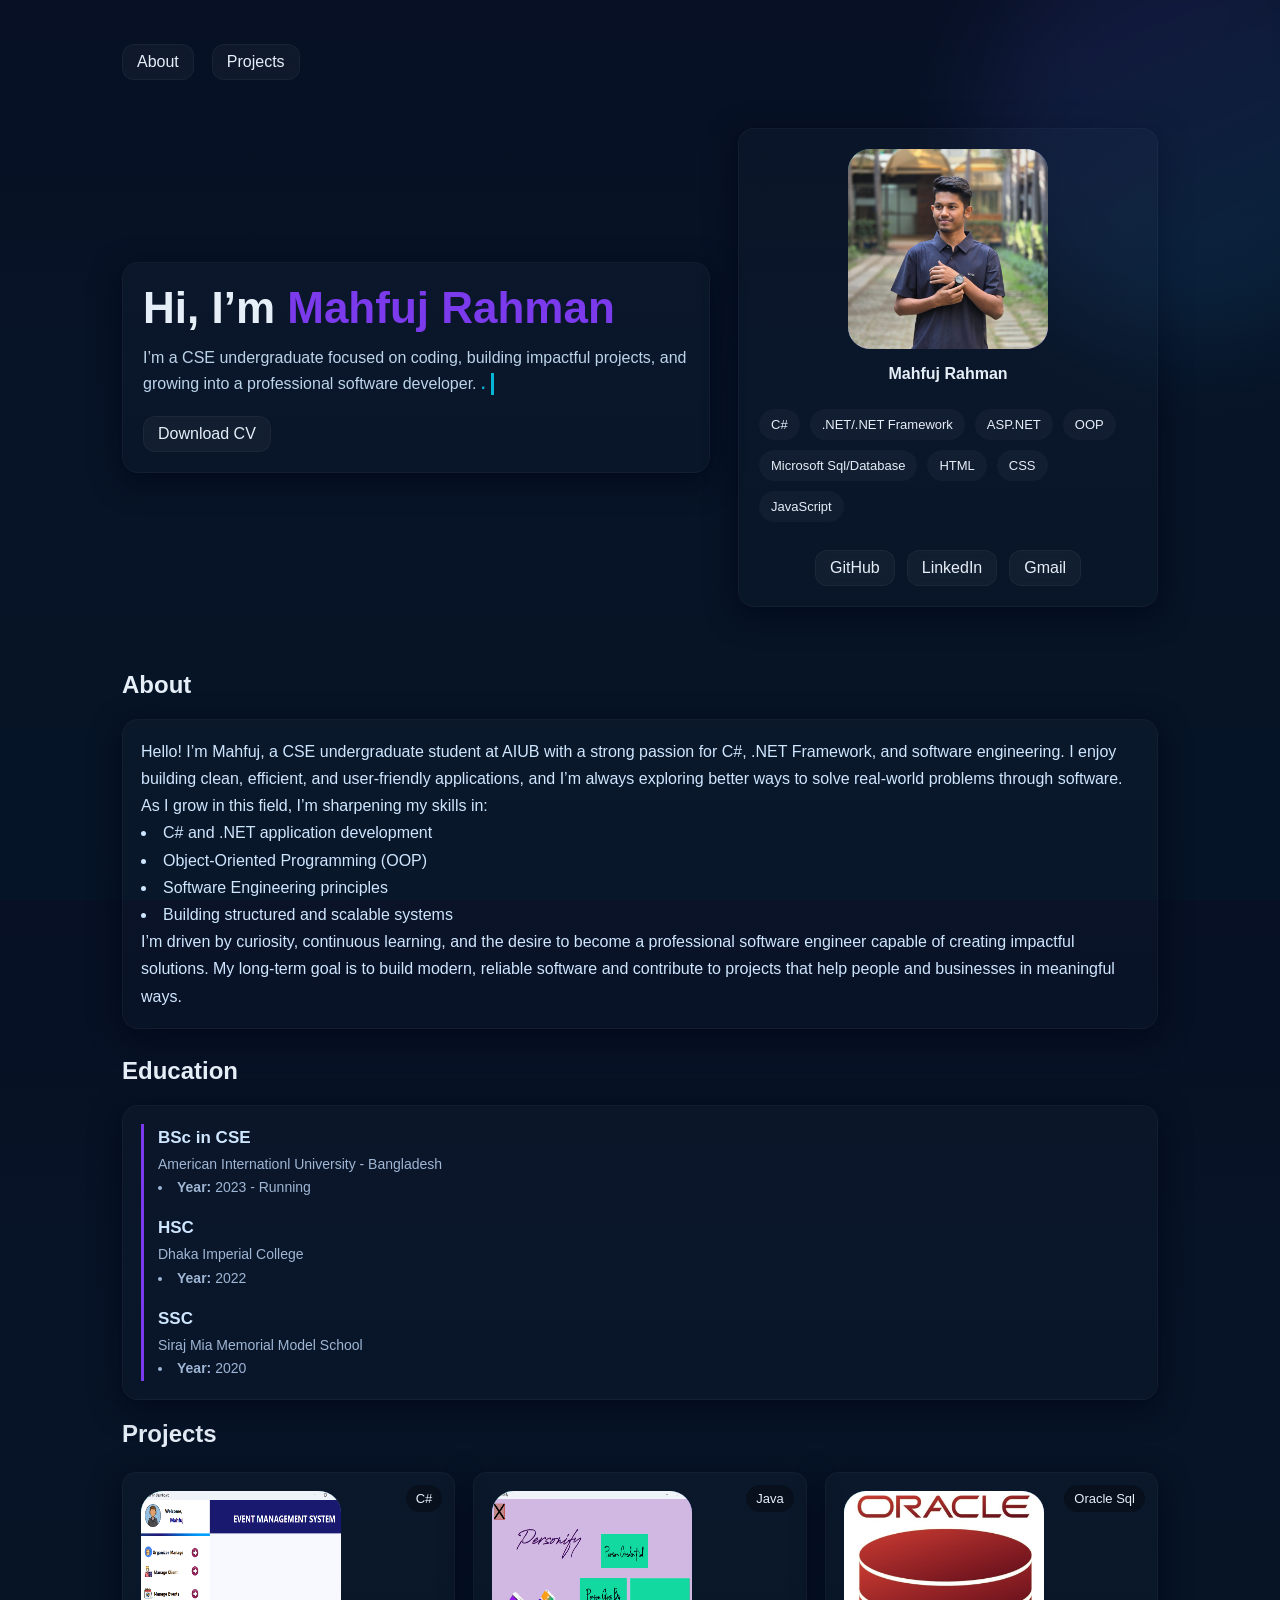
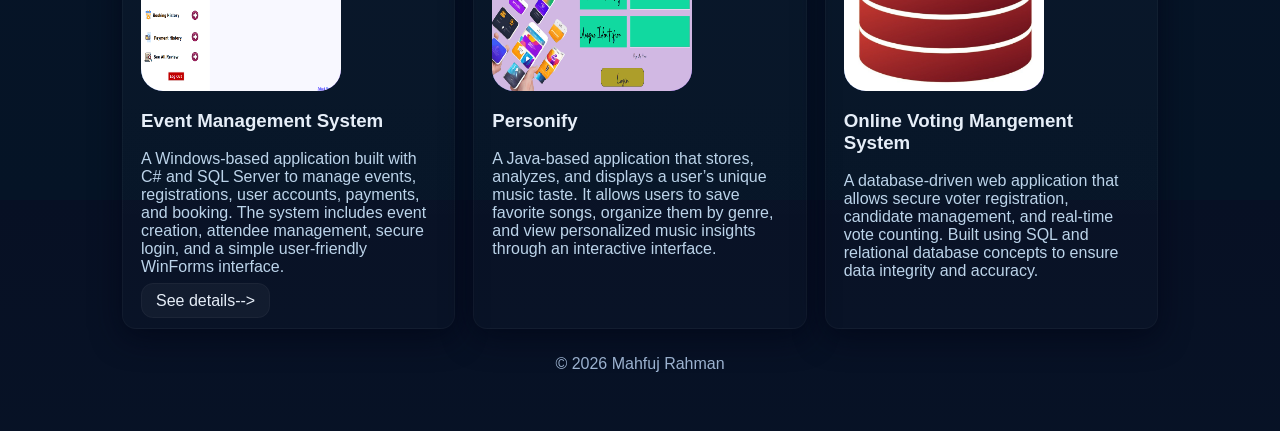
==== index.html @ 560f67fb "btn changes" ====
<!doctype html>
<html lang="bn">
<head>
  <meta charset="utf-8" />
  <meta name="viewport" content="width=device-width, initial-scale=1" />
  <title>Mahfuj Rahman Portfolio</title>
  <meta name="description" content="Simple & modern animated portfolio" />
    <link rel="stylesheet" href ="style.css">



</head>
<body>
  <div class="blob" aria-hidden="true"></div>
  <div class="container">
    <header>
      <!--<div class="brand">
        <div class="logo">MR75</div>
        <div>
          <div style="font-weight:700"></div>
          <div style="font-size:13px;color:#9fb6d4"></div>
        </div>
      </div> -->
      <nav>
        <a class="btn" href="#about">About</a>
        <a class="btn" href="#projects">Projects</a>
     <!-- <a class="btn" href="#contact">Contact</a> -->
      </nav>
    </header>

    <section class="hero">
      <div class="intro card">
        <h1 class="fade-up">Hi, I’m <span style="color:var(--accent1)">Mahfuj Rahman</span></h1>
        <p class="fade-up">I’m a CSE undergraduate focused on coding, building impactful projects, and growing into a professional software developer. <span class="type" id="type-target">frontend development</span><span class="cursor" aria-hidden="true"></span></p>
        <p class="fade-up"></p>
        <div style="margin-top:18px;display:flex;gap:12px" class="fade-up">
          <!--<a class="btn" href="#projects">View projects</a> -->
          <!--<a class="btn" href="#contact">Hire me</a>-->
          <a class ="btn" href="mahfuj-cv.pdf" target="_blank">Download CV</a>
        </div>
      </div>

      <aside class="card me">
        <div class="avatar"><img src="images/mahfuj.jpg" alt="mahfuj rahman " style="width:100%;height:100%;object-fit:cover;border-radius:22px;" />
            
        </div>
        <div style="text-align:center">
          <div style="font-weight:700">Mahfuj Rahman</div>
          <div style="font-size:13px;color:#9fb6d4"> </div>
        </div>
        <div class="skills" style="margin-top:10px">
          <span class="skill">C#</span>
          <span class="skill">.NET/.NET Framework</span>
          <span class="skill">ASP.NET</span>
          <span class="skill">OOP</span>
          <span class="skill">Microsoft Sql/Database</span>
          <span class="skill">HTML</span>
          <span class="skill">CSS</span>
          <span class="skill">JavaScript</span>
        </div>
        <div class="socials" style="margin-top:12px">
          <a class="btn" href="https://github.com/Mahfuj-75" target="_blank">GitHub</a>
          <a class="btn" href="https://www.linkedin.com/in/mahfuj-rahman-1884012b0/" target="_blank">LinkedIn</a>
          <a class="btn" href ="mahfuj.majumder2002@gmail.com" target ="blank">Gmail</a>
        </div>
      </aside>
    </section>

    <section id="about" style="margin-top:28px">
      <h2>About</h2>
      <div class="card fade-up" style="margin-top:12px;padding:18px;line-height:1.7;color:#cfe6ff">
        Hello! I’m Mahfuj, a CSE undergraduate student at AIUB with a strong passion for C#, .NET Framework, and software engineering. I enjoy building clean, efficient, and user-friendly applications, and I’m always exploring better ways to solve real-world problems through software.

    As I grow in this field, I’m sharpening my skills in:
       
    <li>C# and .NET application development</li>

    <li>Object-Oriented Programming (OOP)</li> 

    <li>Software Engineering principles</li>

    <li>Building structured and scalable systems</li>

I’m driven by curiosity, continuous learning, and the desire to become a professional software engineer capable of creating impactful solutions.

My long-term goal is to build modern, reliable software and contribute to projects that help people and businesses in meaningful ways.
      </div>
    </section>

    <!-- Education Section -->
<section id="education" style="margin-top:28px">
<h2>Education</h2>

<div class="card fade-up" style="margin-top:12px;padding:18px;line-height:1.7;color:#cfe6ff">
<div style="border-left:3px solid var(--accent1);padding-left:14px;display:flex;flex-direction:column;gap:14px">
<div>

<div style="font-weight:700;font-size:17px">BSc in CSE</div>
<div style="font-size:14px;color:#9fb6d4">American Internationl University - Bangladesh   <li><b>Year:</b> 2023 - Running</li></div>
</div>

<div>
<div style="font-weight:700;font-size:17px">HSC</div>
<div style="font-size:14px;color:#9fb6d4">Dhaka Imperial College<li><b> Year:</b> 2022</li></div>
</div>
<div>
<div style="font-weight:700;font-size:17px">SSC</div>
<div style="font-size:14px;color:#9fb6d4">Siraj Mia Memorial Model School<li><b>Year: </b>2020</li></div>
</div>
</div>
</div>


</section>

    
<!--Projects Section part-->
    <section id="projects">

      <h2 style="margin-bottom:8px">Projects</h2>
      <div class="grid">
        <article class="project card fade-up">
          <div class="tag">C#</div>
          <div class ="avatar"><img src="images/EMS.png" alt="mahfuj rahman " style="width:100%;height:100%;object-fit:fill;border-radius:22px;" />
            
        </div>
          <h3>Event Management System</h3>
          <p style="color:#bcd4ea">A Windows-based application built with C# and SQL Server to manage events, registrations, user accounts, payments, and booking. The system includes event creation, attendee management, secure login, and a simple user-friendly WinForms interface.  </p>
          <a class="btn" href="https://github.com/Mahfuj-75/F-P-Event-Management-System" target="_blank">See details--></a>
        </article>


        <article class="project card fade-up">
          <div class="tag">Java</div>
          <div class ="avatar"><img src="images/Personify.png" alt="mahfuj rahman " style="width:100%;height:100%;object-fit:fill;border-radius:22px;"/>
        </div>
          <h3>Personify</h3>
          <p style="color:#bcd4ea">A Java-based application that stores, analyzes, and displays a user’s unique music taste. It allows users to save favorite songs, organize them by genre, and view personalized music insights through an interactive interface.</p>
        </article>


        <article class="project card fade-up">
          <div class="tag">Oracle Sql</div>
          <div class ="avatar"><img src="images/orcle.jpeg" alt="mahfuj rahman " style="width:100%;height:100%;object-fit:fill;border-radius:22px;"/>
        </div>
          <h3>Online Voting Mangement System</h3>
          <p style="color:#bcd4ea">A database-driven web application that allows secure voter registration, candidate management, and real-time vote counting. Built using SQL and relational database concepts to ensure data integrity and accuracy.</p>
        </article>
    


       <!-- <article class="project card fade-up">
          <div class="tag">Java</div>
          <div class ="avatar"><img src="Personify.png" alt="mahfuj rahman " style="width:100%;height:100%;object-fit:fill;border-radius:22px;"/>
        </div>
          <h3>Personify</h3>
          <p style="color:#bcd4ea">A Java-based application that stores, analyzes, and displays a user’s unique music taste. It allows users to save favorite songs, organize them by genre, and view personalized music insights through an interactive interface.</p>
        </article>

        <article class="project card fade-up">
          <div class="tag">Tool</div>
          <h3>Project C</h3>
          <p style="color:#bcd4ea">Developer tool with CLI and small dashboard.</p>
        </article> 

      </div> -->
    </section>  

    

    <!--<section id="contact" style="margin-top:28px">
      <h2>Contact</h2>
      <div class="card" style="margin-top:12px;padding:18px">
        <form id="contactForm">
          <input type="text" id="name" placeholder="Naam" required style="padding:12px;border-radius:10px;background:transparent;border:1px solid rgba(255,255,255,0.05);color:inherit" />
          <input type="email" id="email" placeholder="Email" required style="padding:12px;border-radius:10px;background:transparent;border:1px solid rgba(255,255,255,0.05);color:inherit" />
          <textarea id="message" placeholder="Message" required></textarea>
          <button class="send" type="submit">Send message</button>
        </form>
      </div>
    </section> -->

    <footer>
      <div>© <span id="year"></span> Mahfuj Rahman </div>
    </footer>
  </div>

  <script src="script.js"></script>
</body>
</html>
---- style.css ----
body {
  overflow-x: hidden;
}

 
 :root{
      --bg:#0f1724; --card:#0b1220; --accent1:#7c3aed; --accent2:#06b6d4; --glass: rgba(255,255,255,0.04);
      --radius:16px; --maxw:1100px; --mono: 'Segoe UI', Roboto, Helvetica, Arial, sans-serif;
    }

    *{box-sizing:border-box}
    html,body
    {height:100%;margin:0;font-family:var(--mono);background:linear-gradient(180deg,#071024 0%, #071427 50%, #051426 100%);color:#e6eef8}
    a{color:inherit;text-decoration:none}
    .container
    {max-width:var(--maxw);margin:0 auto;padding:32px}

    /* header */
    header
    {display:flex;align-items:center;justify-content:space-between;padding:12px 0}
    .brand
    {display:flex;gap:12px;align-items:center}
    .logo
    {width:44px;height:44px;border-radius:10px;background:linear-gradient(135deg,var(--accent1),var(--accent2));display:flex;align-items:center;justify-content:center;font-weight:700}
    nav
    {display:flex;gap:18px}
    .btn
    {padding:8px 14px;border-radius:12px;background:var(--glass);backdrop-filter:blur(6px);border:1px solid rgba(255,255,255,0.04)}

    /* hero */
    .hero
    {display:grid;grid-template-columns:1fr 420px;gap:28px;align-items:center;padding:36px 0}
    .intro h1
    {font-size:clamp(28px,4vw,44px);margin:0 0 12px}
    .intro p{color:#bcd4ea;line-height:1.6;margin:0 0 20px}
    .type{color:var(--accent2);font-weight:700}

    /* card */
    .card{background:linear-gradient(180deg, rgba(255,255,255,0.02), rgba(255,255,255,0.01));padding:20px;border-radius:var(--radius);box-shadow:0 8px 30px rgba(2,6,23,0.7);border:1px solid rgba(255,255,255,0.03)}
    .me{display:flex;flex-direction:column;align-items:center;gap:16px}
    .avatar{width:200px;height:200px;border-radius:22px;background:linear-gradient(135deg,#0ea5a5,#7c3aed);display:flex;align-items:center;justify-content:center;font-size:40px;font-weight:800;color:#021123}
    .socials{display:flex;gap:12px}

    /* projects */
    .grid{display:grid;grid-template-columns:repeat(3,1fr);gap:18px;margin-top:24px}
    .project{padding:18px;border-radius:14px;overflow:hidden;position:relative;transition:transform .35s ease, box-shadow .35s ease}
    .project:hover{transform:translateY(-8px);box-shadow:0 20px 50px rgba(2,6,23,0.6)}
    .project .tag{position:absolute;top:12px;right:12px;padding:6px 10px;border-radius:999px;background:rgba(0,0,0,0.35);font-size:13px}

    /* skills */
    .skills{display:flex;gap:10px;flex-wrap:wrap}
    .skill{padding:8px 12px;border-radius:999px;background:rgba(255,255,255,0.03);font-size:13px}

    /* contact */
    form{display:grid;grid-template-columns:1fr 1fr;gap:12px}
    textarea{grid-column:1/-1;min-height:110px;padding:12px;border-radius:10px;background:transparent;border:1px solid rgba(255,255,255,0.05);color:inherit}
    input,textarea{outline:none}
    .send{grid-column:1/-1;justify-self:end;padding:10px 18px;border-radius:10px;background:linear-gradient(90deg,var(--accent1),var(--accent2));border:none;color:#021023;font-weight:700}

    /* footer */
    footer{padding:26px 0;text-align:center;color:#9fb6d4}

    /* responsive */
    @media(max-width:980px){
      .hero{grid-template-columns:1fr}
      .grid{grid-template-columns:repeat(2,1fr)}
      .avatar{width:160px;height:160px}
    }
    @media(max-width:640px){
      nav{display:none}
      header{gap:12px}
      .grid{grid-template-columns:1fr}
      form{grid-template-columns:1fr}
    }

    /* animations */
    .blob{position:absolute;right:-120px;top:-80px;width:420px;height:420px;border-radius:50%;filter:blur(50px);opacity:.12;background:linear-gradient(135deg,var(--accent1),var(--accent2));transform:rotate(20deg);z-index:0}
    .fade-up{opacity:0;transform:translateY(20px);transition:opacity .6s ease, transform .6s ease}
    .fade-up.show{opacity:1;transform:translateY(0)}

    /* typing cursor */
    .cursor{display:inline-block;width:3px;height:22px;background:var(--accent2);margin-left:6px;vertical-align:middle;animation:blink .9s infinite}
    @keyframes blink{0%,50%{opacity:1}51%,100%{opacity:0}}
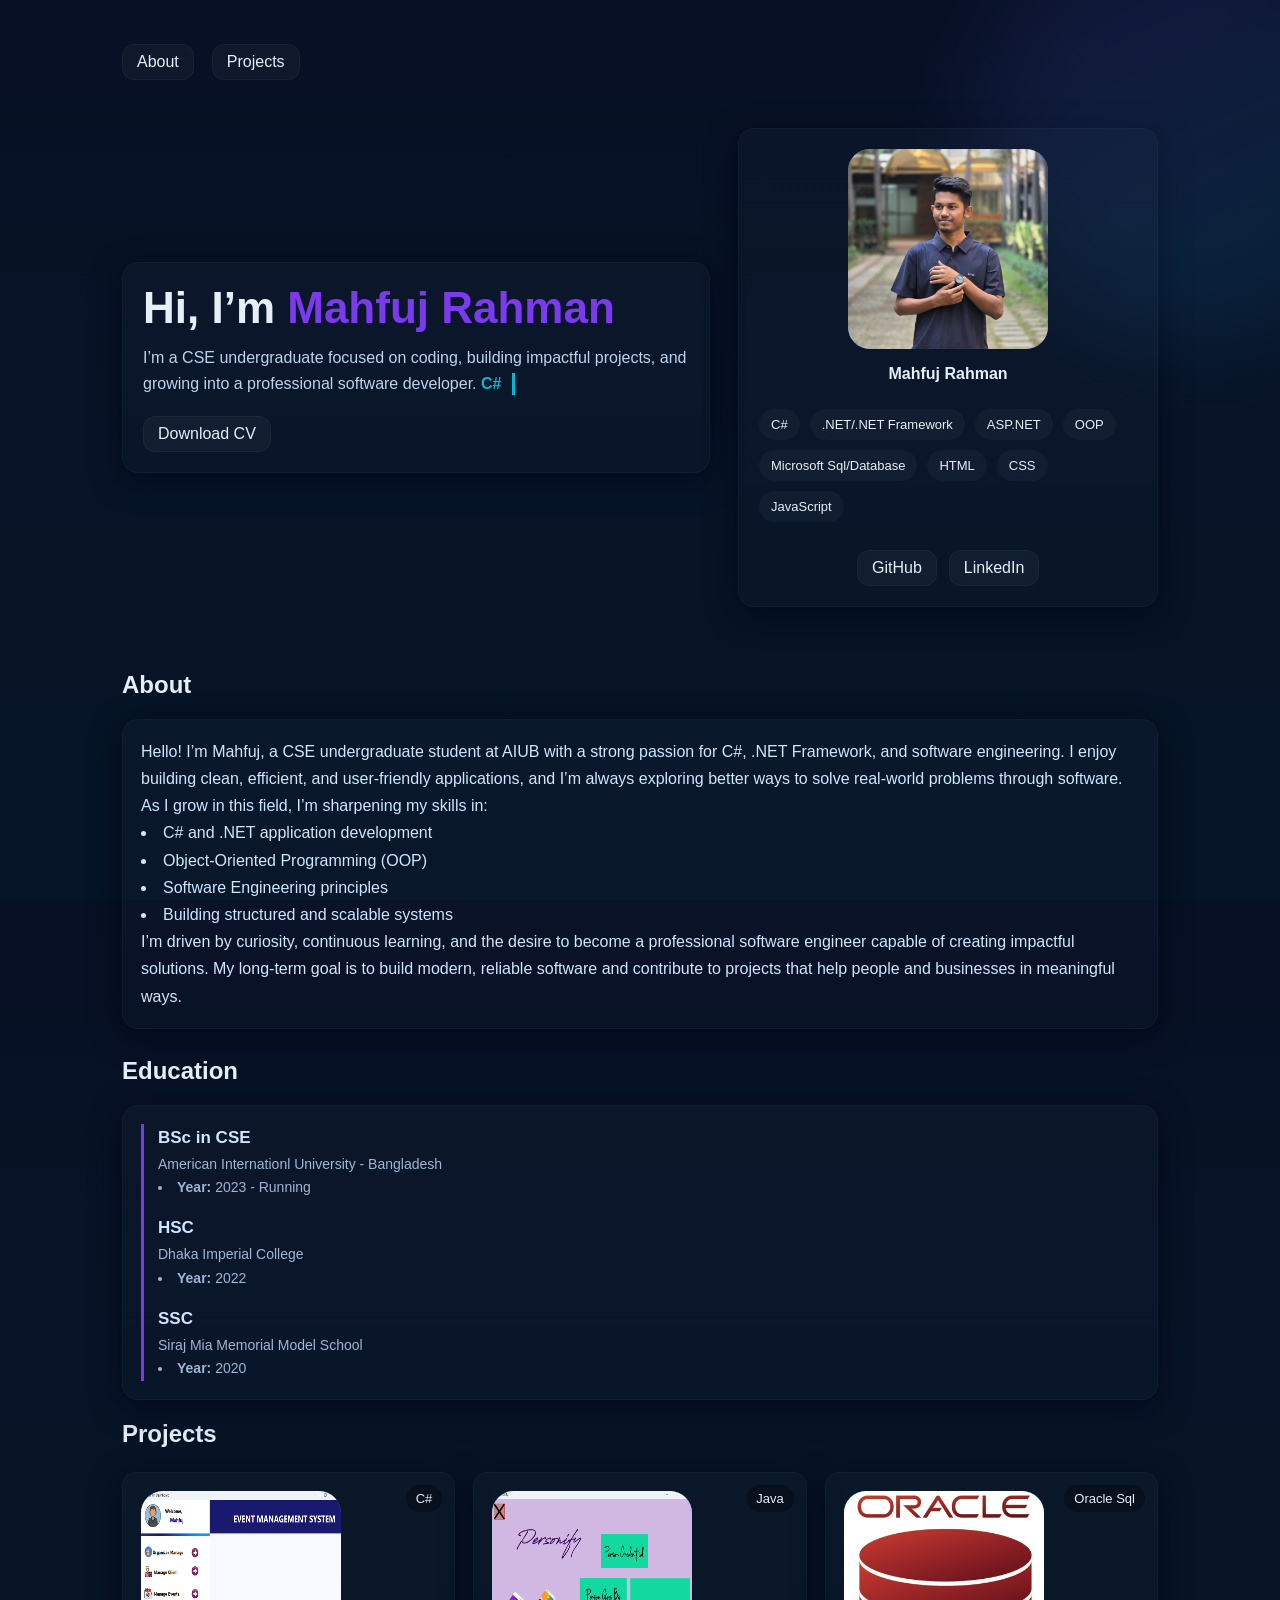
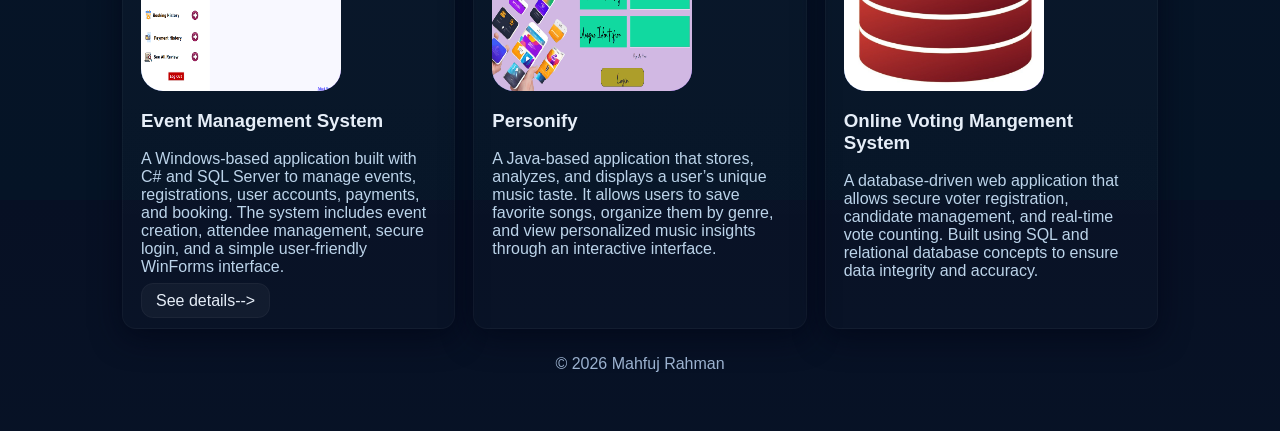
==== commit 9b1ae3e8: "one gmail btn remove" ====
--- a/index.html
+++ b/index.html
@@ -61,7 +61,7 @@
         <div class="socials" style="margin-top:12px">
           <a class="btn" href="https://github.com/Mahfuj-75" target="_blank">GitHub</a>
           <a class="btn" href="https://www.linkedin.com/in/mahfuj-rahman-1884012b0/" target="_blank">LinkedIn</a>
-          <a class="btn" href ="mahfuj.majumder2002@gmail.com" target ="blank">Gmail</a>
+          
         </div>
       </aside>
     </section>
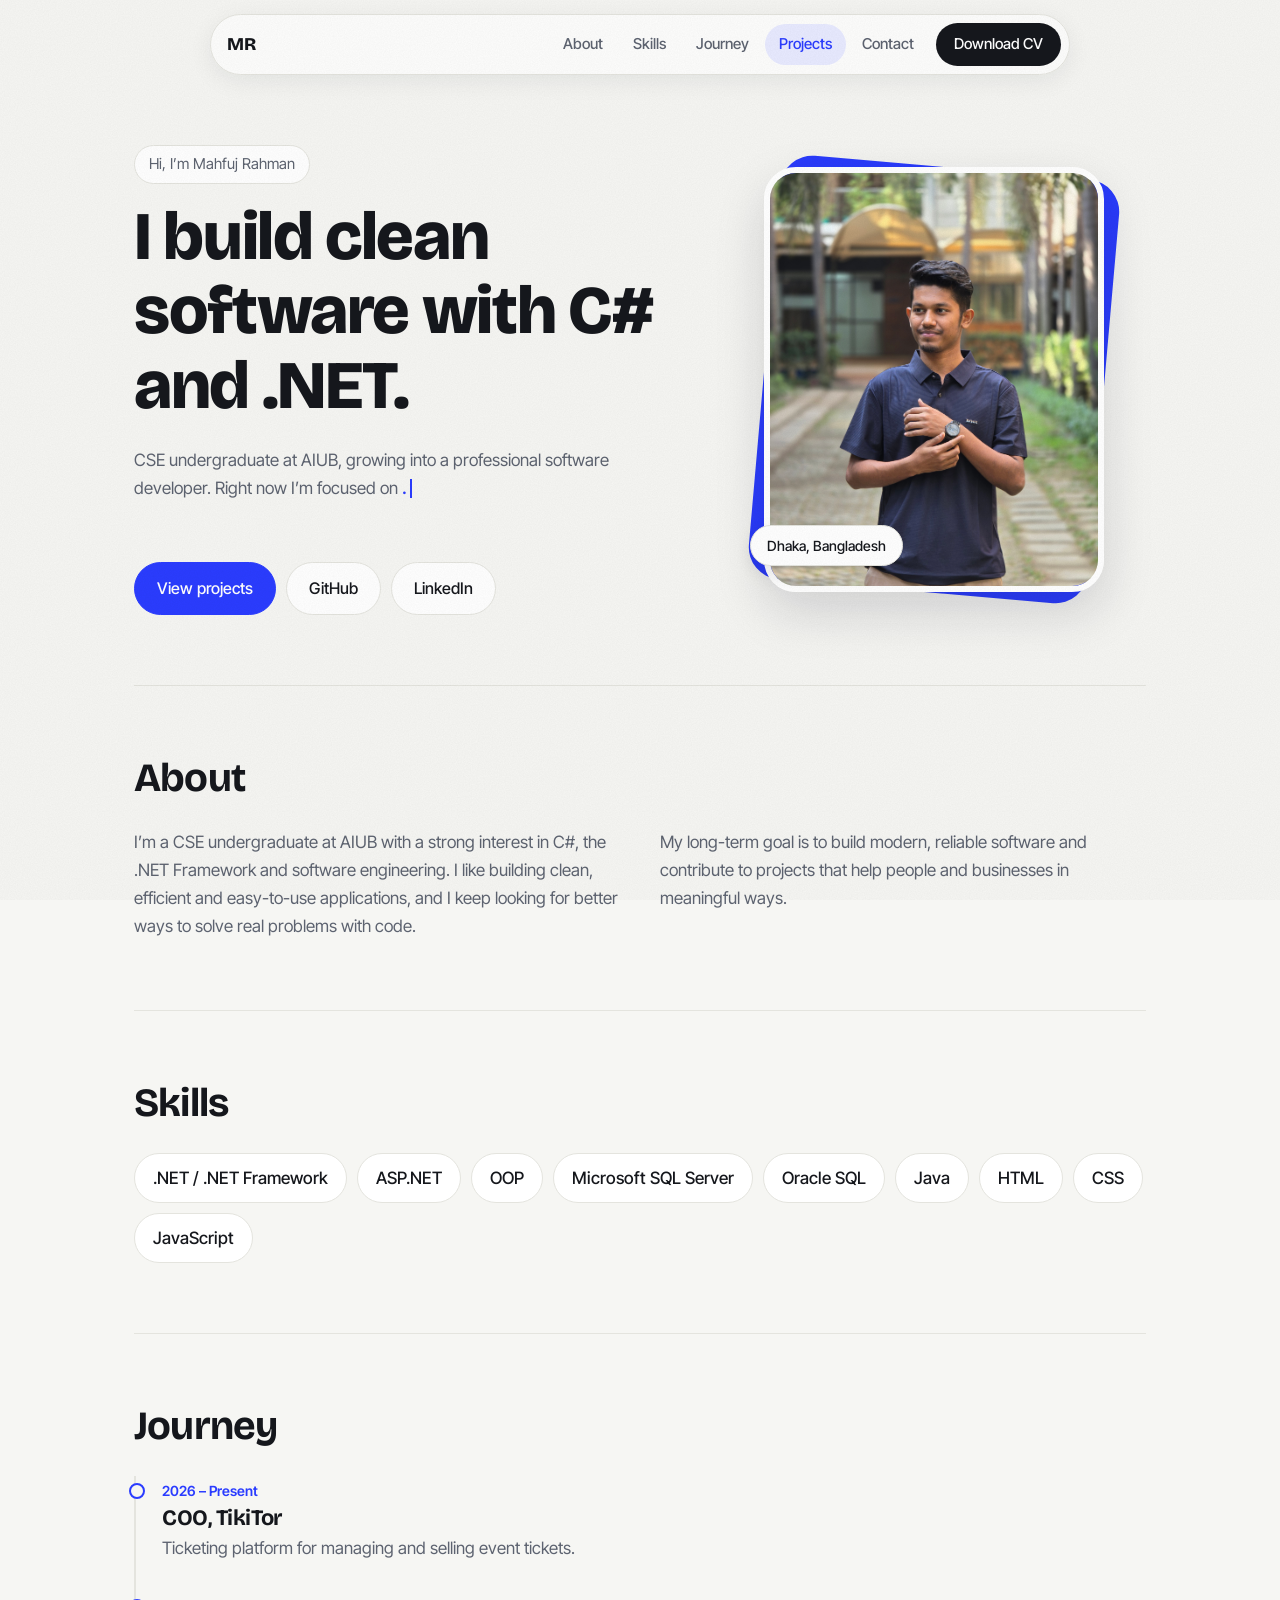
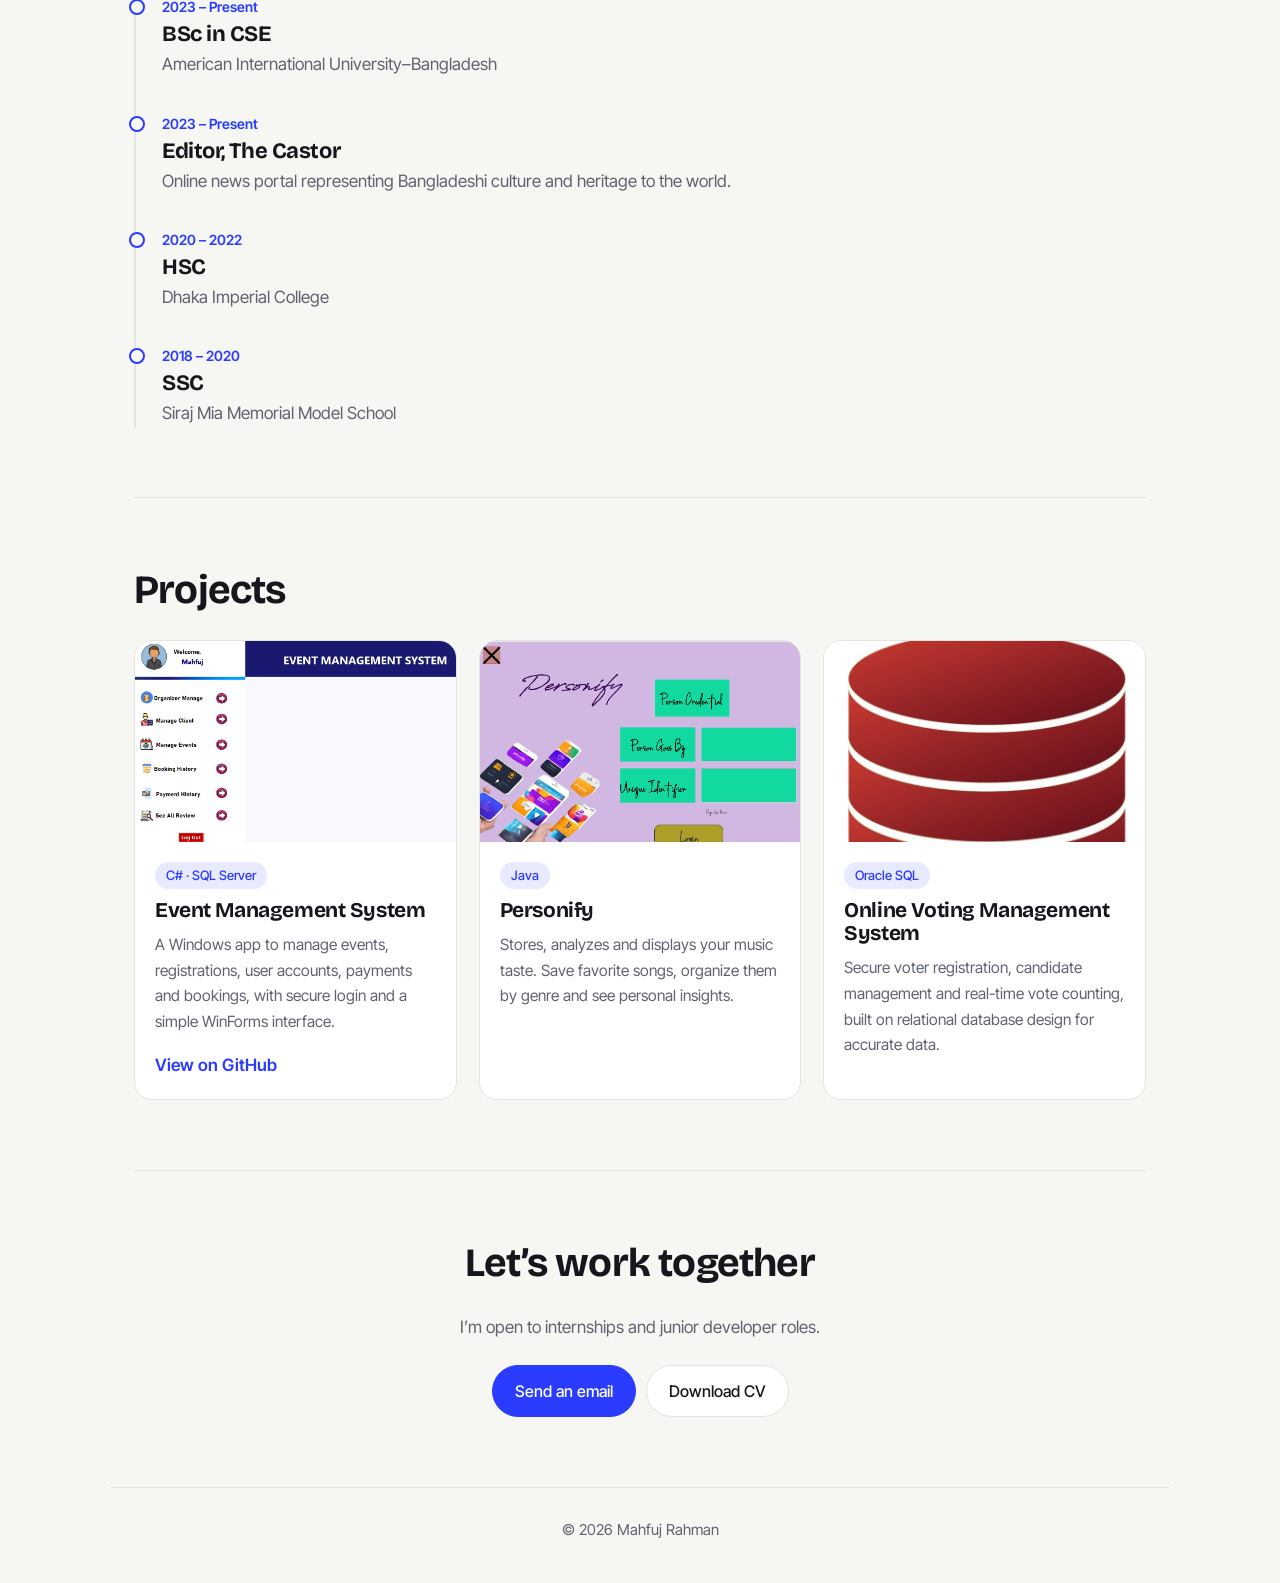
==== commit 46995077: "revise and add new theme" ====
--- a/index.html
+++ b/index.html
@@ -1,190 +1,142 @@
 <!doctype html>
-<html lang="bn">
+<html lang="en">
 <head>
   <meta charset="utf-8" />
   <meta name="viewport" content="width=device-width, initial-scale=1" />
-  <title>Mahfuj Rahman Portfolio</title>
-  <meta name="description" content="Simple & modern animated portfolio" />
-    <link rel="stylesheet" href ="style.css">
-
-
-
+  <title>Mahfuj Rahman | Software Developer</title>
+  <meta name="description" content="Portfolio of Mahfuj Rahman, CSE undergraduate building C# and .NET applications." />
+  <link rel="preconnect" href="https://fonts.googleapis.com" />
+  <link rel="preconnect" href="https://fonts.gstatic.com" crossorigin />
+  <link href="https://fonts.googleapis.com/css2?family=Bricolage+Grotesque:opsz,wght@12..96,500;12..96,700;12..96,800&family=Inter+Tight:wght@400;500;600&display=swap" rel="stylesheet" />
+  <link rel="stylesheet" href="style.css" />
 </head>
 <body>
-  <div class="blob" aria-hidden="true"></div>
-  <div class="container">
-    <header>
-      <!--<div class="brand">
-        <div class="logo">MR75</div>
-        <div>
-          <div style="font-weight:700"></div>
-          <div style="font-size:13px;color:#9fb6d4"></div>
-        </div>
-      </div> -->
-      <nav>
-        <a class="btn" href="#about">About</a>
-        <a class="btn" href="#projects">Projects</a>
-     <!-- <a class="btn" href="#contact">Contact</a> -->
-      </nav>
-    </header>
+  <header class="nav-wrap">
+    <nav class="nav" aria-label="Main">
+      <a class="nav-logo" href="#top">MR</a>
+      <button class="nav-toggle" aria-label="Open menu" aria-expanded="false" aria-controls="menu"><span></span><span></span></button>
+      <ul class="nav-links" id="menu">
+        <li><a href="#about">About</a></li>
+        <li><a href="#skills">Skills</a></li>
+        <li><a href="#journey">Journey</a></li>
+        <li><a href="#projects">Projects</a></li>
+        <li><a href="#contact">Contact</a></li>
+      </ul>
+      <a class="nav-cta" href="mahfuj-cv.pdf" target="_blank" rel="noopener">Download CV</a>
+    </nav>
+  </header>
 
+  <main id="top">
     <section class="hero">
-      <div class="intro card">
-        <h1 class="fade-up">Hi, I’m <span style="color:var(--accent1)">Mahfuj Rahman</span></h1>
-        <p class="fade-up">I’m a CSE undergraduate focused on coding, building impactful projects, and growing into a professional software developer. <span class="type" id="type-target">frontend development</span><span class="cursor" aria-hidden="true"></span></p>
-        <p class="fade-up"></p>
-        <div style="margin-top:18px;display:flex;gap:12px" class="fade-up">
-          <!--<a class="btn" href="#projects">View projects</a> -->
-          <!--<a class="btn" href="#contact">Hire me</a>-->
-          <a class ="btn" href="mahfuj-cv.pdf" target="_blank">Download CV</a>
+      <div class="hero-text">
+        <p class="hello">Hi, I’m Mahfuj Rahman</p>
+        <h1>I build clean software with C# and .NET.</h1>
+        <p class="lead">CSE undergraduate at AIUB, growing into a professional software developer. Right now I’m focused on <span class="type" id="type-target">C# Development</span><span class="cursor" aria-hidden="true"></span></p>
+        <div class="actions">
+          <a class="btn primary" href="#projects">View projects</a>
+          <a class="btn" href="https://github.com/Mahfuj-75" target="_blank" rel="noopener">GitHub</a>
+          <a class="btn" href="https://www.linkedin.com/in/mahfuj-rahman-1884012b0/" target="_blank" rel="noopener">LinkedIn</a>
         </div>
       </div>
-
-      <aside class="card me">
-        <div class="avatar"><img src="images/mahfuj.jpg" alt="mahfuj rahman " style="width:100%;height:100%;object-fit:cover;border-radius:22px;" />
-            
-        </div>
-        <div style="text-align:center">
-          <div style="font-weight:700">Mahfuj Rahman</div>
-          <div style="font-size:13px;color:#9fb6d4"> </div>
-        </div>
-        <div class="skills" style="margin-top:10px">
-          <span class="skill">C#</span>
-          <span class="skill">.NET/.NET Framework</span>
-          <span class="skill">ASP.NET</span>
-          <span class="skill">OOP</span>
-          <span class="skill">Microsoft Sql/Database</span>
-          <span class="skill">HTML</span>
-          <span class="skill">CSS</span>
-          <span class="skill">JavaScript</span>
-        </div>
-        <div class="socials" style="margin-top:12px">
-          <a class="btn" href="https://github.com/Mahfuj-75" target="_blank">GitHub</a>
-          <a class="btn" href="https://www.linkedin.com/in/mahfuj-rahman-1884012b0/" target="_blank">LinkedIn</a>
-          
-        </div>
-      </aside>
+      <figure class="photo">
+        <img src="images/mahfuj.jpg" alt="Mahfuj Rahman" />
+        <figcaption>Dhaka, Bangladesh</figcaption>
+      </figure>
     </section>
 
-    <section id="about" style="margin-top:28px">
+    <section id="about" class="section">
       <h2>About</h2>
-      <div class="card fade-up" style="margin-top:12px;padding:18px;line-height:1.7;color:#cfe6ff">
-        Hello! I’m Mahfuj, a CSE undergraduate student at AIUB with a strong passion for C#, .NET Framework, and software engineering. I enjoy building clean, efficient, and user-friendly applications, and I’m always exploring better ways to solve real-world problems through software.
-
-    As I grow in this field, I’m sharpening my skills in:
-       
-    <li>C# and .NET application development</li>
-
-    <li>Object-Oriented Programming (OOP)</li> 
-
-    <li>Software Engineering principles</li>
-
-    <li>Building structured and scalable systems</li>
-
-I’m driven by curiosity, continuous learning, and the desire to become a professional software engineer capable of creating impactful solutions.
-
-My long-term goal is to build modern, reliable software and contribute to projects that help people and businesses in meaningful ways.
+      <div class="about-grid">
+        <p>I’m a CSE undergraduate at AIUB with a strong interest in C#, the .NET Framework and software engineering. I like building clean, efficient and easy-to-use applications, and I keep looking for better ways to solve real problems with code.</p>
+        <p>My long-term goal is to build modern, reliable software and contribute to projects that help people and businesses in meaningful ways.</p>
       </div>
     </section>
 
-    <!-- Education Section -->
-<section id="education" style="margin-top:28px">
-<h2>Education</h2>
+    <section id="skills" class="section">
+      <h2>Skills</h2>
+      <ul class="chips">
+        <li>.NET / .NET Framework</li><li>ASP.NET</li><li>OOP</li>
+        <li>Microsoft SQL Server</li><li>Oracle SQL</li><li>Java</li>
+        <li>HTML</li><li>CSS</li><li>JavaScript</li>
+      </ul>
+    </section>
 
-<div class="card fade-up" style="margin-top:12px;padding:18px;line-height:1.7;color:#cfe6ff">
-<div style="border-left:3px solid var(--accent1);padding-left:14px;display:flex;flex-direction:column;gap:14px">
-<div>
+    <section id="journey" class="section">
+      <h2>Journey</h2>
+      <ol class="timeline">
+        <li>
+          <span class="when">2026 – Present</span>
+          <h3>COO, TikiTor</h3>
+          <p>Ticketing platform for managing and selling event tickets.</p>
+        </li>
+        <li>
+          <span class="when">2023 – Present</span>
+          <h3>BSc in CSE</h3>
+          <p>American International University–Bangladesh</p>
+        </li>
+        <li>
+          <span class="when">2023 – Present</span>
+          <h3>Editor, The Castor</h3>
+          <p>Online news portal representing Bangladeshi culture and heritage to the world.</p>
+        </li>
+        <li>
+          <span class="when">2020 – 2022</span>
+          <h3>HSC</h3>
+          <p>Dhaka Imperial College</p>
+        </li>
+        <li>
+          <span class="when">2018 – 2020</span>
+          <h3>SSC</h3>
+          <p>Siraj Mia Memorial Model School</p>
+        </li>
+      </ol>
+    </section>
 
-<div style="font-weight:700;font-size:17px">BSc in CSE</div>
-<div style="font-size:14px;color:#9fb6d4">American Internationl University - Bangladesh   <li><b>Year:</b> 2023 - Running</li></div>
-</div>
-
-<div>
-<div style="font-weight:700;font-size:17px">HSC</div>
-<div style="font-size:14px;color:#9fb6d4">Dhaka Imperial College<li><b> Year:</b> 2022</li></div>
-</div>
-<div>
-<div style="font-weight:700;font-size:17px">SSC</div>
-<div style="font-size:14px;color:#9fb6d4">Siraj Mia Memorial Model School<li><b>Year: </b>2020</li></div>
-</div>
-</div>
-</div>
-
-
-</section>
-
-    
-<!--Projects Section part-->
-    <section id="projects">
-
-      <h2 style="margin-bottom:8px">Projects</h2>
+    <section id="projects" class="section">
+      <h2>Projects</h2>
       <div class="grid">
-        <article class="project card fade-up">
-          <div class="tag">C#</div>
-          <div class ="avatar"><img src="images/EMS.png" alt="mahfuj rahman " style="width:100%;height:100%;object-fit:fill;border-radius:22px;" />
-            
-        </div>
-          <h3>Event Management System</h3>
-          <p style="color:#bcd4ea">A Windows-based application built with C# and SQL Server to manage events, registrations, user accounts, payments, and booking. The system includes event creation, attendee management, secure login, and a simple user-friendly WinForms interface.  </p>
-          <a class="btn" href="https://github.com/Mahfuj-75/F-P-Event-Management-System" target="_blank">See details--></a>
+        <article class="project">
+          <div class="shot"><img src="images/EMS.png" alt="Event Management System screenshot" loading="lazy" /></div>
+          <div class="body">
+            <span class="tag">C# · SQL Server</span>
+            <h3>Event Management System</h3>
+            <p>A Windows app to manage events, registrations, user accounts, payments and bookings, with secure login and a simple WinForms interface.</p>
+            <a class="link" href="https://github.com/Mahfuj-75/F-P-Event-Management-System" target="_blank" rel="noopener">View on GitHub</a>
+          </div>
         </article>
 
-
-        <article class="project card fade-up">
-          <div class="tag">Java</div>
-          <div class ="avatar"><img src="images/Personify.png" alt="mahfuj rahman " style="width:100%;height:100%;object-fit:fill;border-radius:22px;"/>
-        </div>
-          <h3>Personify</h3>
-          <p style="color:#bcd4ea">A Java-based application that stores, analyzes, and displays a user’s unique music taste. It allows users to save favorite songs, organize them by genre, and view personalized music insights through an interactive interface.</p>
+        <article class="project">
+          <div class="shot"><img src="images/Personify.png" alt="Personify screenshot" loading="lazy" /></div>
+          <div class="body">
+            <span class="tag">Java</span>
+            <h3>Personify</h3>
+            <p>Stores, analyzes and displays your music taste. Save favorite songs, organize them by genre and see personal insights.</p>
+          </div>
         </article>
 
+        <article class="project">
+          <div class="shot"><img src="images/orcle.jpeg" alt="Online Voting Management System screenshot" loading="lazy" /></div>
+          <div class="body">
+            <span class="tag">Oracle SQL</span>
+            <h3>Online Voting Management System</h3>
+            <p>Secure voter registration, candidate management and real-time vote counting, built on relational database design for accurate data.</p>
+          </div>
+        </article>
+      </div>
+    </section>
 
-        <article class="project card fade-up">
-          <div class="tag">Oracle Sql</div>
-          <div class ="avatar"><img src="images/orcle.jpeg" alt="mahfuj rahman " style="width:100%;height:100%;object-fit:fill;border-radius:22px;"/>
-        </div>
-          <h3>Online Voting Mangement System</h3>
-          <p style="color:#bcd4ea">A database-driven web application that allows secure voter registration, candidate management, and real-time vote counting. Built using SQL and relational database concepts to ensure data integrity and accuracy.</p>
-        </article>
-    
+    <section id="contact" class="section contact">
+      <h2>Let’s work together</h2>
+      <p>I’m open to internships and junior developer roles.</p>
+      <div class="actions">
+        <a class="btn primary" href="mailto:mahfuj.majumder2002@gmail.com">Send an email</a>
+        <a class="btn" href="mahfuj-cv.pdf" target="_blank" rel="noopener">Download CV</a>
+      </div>
+    </section>
+  </main>
 
-
-       <!-- <article class="project card fade-up">
-          <div class="tag">Java</div>
-          <div class ="avatar"><img src="Personify.png" alt="mahfuj rahman " style="width:100%;height:100%;object-fit:fill;border-radius:22px;"/>
-        </div>
-          <h3>Personify</h3>
-          <p style="color:#bcd4ea">A Java-based application that stores, analyzes, and displays a user’s unique music taste. It allows users to save favorite songs, organize them by genre, and view personalized music insights through an interactive interface.</p>
-        </article>
-
-        <article class="project card fade-up">
-          <div class="tag">Tool</div>
-          <h3>Project C</h3>
-          <p style="color:#bcd4ea">Developer tool with CLI and small dashboard.</p>
-        </article> 
-
-      </div> -->
-    </section>  
-
-    
-
-    <!--<section id="contact" style="margin-top:28px">
-      <h2>Contact</h2>
-      <div class="card" style="margin-top:12px;padding:18px">
-        <form id="contactForm">
-          <input type="text" id="name" placeholder="Naam" required style="padding:12px;border-radius:10px;background:transparent;border:1px solid rgba(255,255,255,0.05);color:inherit" />
-          <input type="email" id="email" placeholder="Email" required style="padding:12px;border-radius:10px;background:transparent;border:1px solid rgba(255,255,255,0.05);color:inherit" />
-          <textarea id="message" placeholder="Message" required></textarea>
-          <button class="send" type="submit">Send message</button>
-        </form>
-      </div>
-    </section> -->
-
-    <footer>
-      <div>© <span id="year"></span> Mahfuj Rahman </div>
-    </footer>
-  </div>
+  <footer>© <span id="year"></span> Mahfuj Rahman</footer>
 
   <script src="script.js"></script>
 </body>
-</html>
+</html>
--- a/style.css
+++ b/style.css
@@ -1,84 +1,118 @@
+:root{
+  --bg:#f6f6f3; --surface:#ffffff; --ink:#15171c; --muted:#5d6370; --line:#e4e4de;
+  --accent:#2a3cff; --accent-soft:#e8eaff; --radius:18px;
+  --display:'Bricolage Grotesque','Segoe UI',system-ui,sans-serif;
+  --body:'Inter Tight','Segoe UI',system-ui,sans-serif;
+}
+*{box-sizing:border-box}
+html{scroll-behavior:smooth;scroll-padding-top:90px}
+body{margin:0;background:var(--bg);color:var(--ink);font-family:var(--body);font-size:17px;line-height:1.65;overflow-x:hidden}
+/* soft paper grain */
+body::before{content:"";position:fixed;inset:0;pointer-events:none;z-index:100;opacity:.4;mix-blend-mode:multiply;
+  background-image:url("data:image/svg+xml;utf8,<svg xmlns='http://www.w3.org/2000/svg' width='180' height='180'><filter id='n'><feTurbulence type='fractalNoise' baseFrequency='.85' numOctaves='2' stitchTiles='stitch'/><feColorMatrix values='0 0 0 0 0.3  0 0 0 0 0.3  0 0 0 0 0.3  0 0 0 .22 0'/></filter><rect width='100%' height='100%' filter='url(%23n)'/></svg>")}
+a{color:inherit;text-decoration:none}
+img{display:block;max-width:100%}
+h1,h2,h3{font-family:var(--display);line-height:1.1;margin:0;letter-spacing:-.02em}
+:focus-visible{outline:2px solid var(--accent);outline-offset:3px;border-radius:8px}
 
-body {
-  overflow-x: hidden;
+/* navbar */
+.nav-wrap{position:sticky;top:14px;z-index:50;display:flex;justify-content:center;padding:0 16px}
+.nav{display:flex;align-items:center;gap:8px;width:100%;max-width:860px;padding:8px 8px 8px 16px;border-radius:999px;
+  background:rgba(255,255,255,.75);backdrop-filter:blur(14px);-webkit-backdrop-filter:blur(14px);
+  border:1px solid var(--line);box-shadow:0 6px 24px rgba(20,22,40,.07);position:relative}
+.nav-logo{font-family:var(--display);font-weight:800;font-size:18px;margin-right:auto}
+.nav-links{display:flex;gap:2px;list-style:none;margin:0;padding:0}
+.nav-links a{display:block;padding:8px 14px;border-radius:999px;font-size:15px;font-weight:500;color:var(--muted);transition:background .2s,color .2s}
+.nav-links a:hover{color:var(--ink);background:rgba(0,0,0,.04)}
+.nav-links a.active{color:var(--accent);background:var(--accent-soft)}
+.nav-cta{padding:9px 18px;border-radius:999px;background:var(--ink);color:#fff;font-size:15px;font-weight:500;transition:background .2s}
+.nav-cta:hover{background:var(--accent)}
+.nav-toggle{display:none;width:40px;height:40px;border:0;border-radius:50%;background:transparent;cursor:pointer;position:relative}
+.nav-toggle span{position:absolute;left:11px;right:11px;height:2px;background:var(--ink);border-radius:2px;transition:transform .25s,top .25s}
+.nav-toggle span:first-child{top:16px}.nav-toggle span:last-child{top:23px}
+.nav-toggle[aria-expanded="true"] span:first-child{top:19px;transform:rotate(45deg)}
+.nav-toggle[aria-expanded="true"] span:last-child{top:19px;transform:rotate(-45deg)}
+
+main{max-width:1060px;margin:0 auto;padding:0 24px}
+
+/* hero */
+.hero{display:grid;grid-template-columns:1.25fr 1fr;gap:56px;align-items:center;padding:84px 0 70px}
+.hello{margin:0 0 16px;display:inline-block;padding:6px 14px;border-radius:999px;background:var(--surface);border:1px solid var(--line);font-size:15px;color:var(--muted)}
+.hero h1{font-size:clamp(38px,6vw,68px);font-weight:800}
+.lead{margin:22px 0 28px;color:var(--muted);max-width:52ch;min-height:5.2em}
+.type{color:var(--accent);font-weight:600}
+.cursor{display:inline-block;width:2px;height:1.1em;background:var(--accent);margin-left:3px;vertical-align:text-bottom;animation:blink .9s steps(1) infinite}
+@keyframes blink{50%{opacity:0}}
+.actions{display:flex;flex-wrap:wrap;gap:10px}
+.btn{padding:12px 22px;border-radius:999px;border:1px solid var(--line);background:var(--surface);font-weight:500;font-size:16px;transition:transform .2s,border-color .2s,background .2s}
+.btn:hover{border-color:var(--ink);transform:translateY(-2px)}
+.btn.primary{background:var(--accent);border-color:var(--accent);color:#fff}
+.btn.primary:hover{background:#1f2fe0;border-color:#1f2fe0}
+
+.photo{margin:0;position:relative;justify-self:center;width:min(100%,340px)}
+.photo::before{content:"";position:absolute;inset:0;border-radius:32px;background:var(--accent);transform:rotate(5deg)}
+.photo img{position:relative;width:100%;aspect-ratio:4/5;object-fit:cover;border-radius:32px;border:6px solid var(--surface);box-shadow:0 20px 50px rgba(20,22,40,.15)}
+.photo figcaption{position:absolute;left:-14px;bottom:26px;padding:8px 16px;border-radius:999px;background:var(--surface);border:1px solid var(--line);font-size:14px;font-weight:500;box-shadow:0 8px 20px rgba(20,22,40,.1)}
+
+/* sections */
+.section{padding:70px 0;border-top:1px solid var(--line)}
+.section h2{font-size:clamp(28px,4vw,40px);margin-bottom:28px}
+.about-grid{display:grid;grid-template-columns:1fr 1fr;gap:40px;color:var(--muted)}
+.about-grid p{margin:0;max-width:60ch}
+.chips{display:flex;flex-wrap:wrap;gap:10px;list-style:none;margin:0;padding:0}
+.chips li{padding:10px 18px;border-radius:999px;background:var(--surface);border:1px solid var(--line);font-weight:500;transition:border-color .2s,color .2s}
+.chips li:hover{border-color:var(--accent);color:var(--accent)}
+
+/* timeline */
+.timeline{list-style:none;margin:0;padding:0 0 0 26px;border-left:2px solid var(--line);display:grid;gap:30px}
+.timeline li{position:relative}
+.timeline li::before{content:"";position:absolute;left:-33px;top:7px;width:12px;height:12px;border-radius:50%;background:var(--bg);border:2px solid var(--accent)}
+.when{font-size:14px;color:var(--accent);font-weight:600}
+.timeline h3{font-size:22px;margin:2px 0 4px}
+.timeline p{margin:0;color:var(--muted)}
+
+/* projects */
+.grid{display:grid;grid-template-columns:repeat(3,1fr);gap:22px}
+.project{display:flex;flex-direction:column;background:var(--surface);border:1px solid var(--line);border-radius:var(--radius);overflow:hidden;transition:transform .3s,box-shadow .3s}
+.project:hover{transform:translateY(-6px);box-shadow:0 18px 40px rgba(20,22,40,.1)}
+.shot{aspect-ratio:16/10;background:var(--accent-soft);overflow:hidden}
+.shot img{width:100%;height:100%;object-fit:cover}
+.body{display:flex;flex-direction:column;gap:10px;padding:20px;flex:1}
+.tag{align-self:flex-start;font-size:13px;font-weight:500;color:var(--accent);background:var(--accent-soft);padding:3px 11px;border-radius:999px}
+.project h3{font-size:21px}
+.project p{margin:0;font-size:15.5px;color:var(--muted)}
+.link{margin-top:auto;padding-top:6px;font-weight:600;color:var(--accent)}
+.link:hover{text-decoration:underline}
+
+/* contact */
+.contact{text-align:center}
+.contact p{color:var(--muted);margin:0 0 24px}
+.contact .actions{justify-content:center}
+footer{text-align:center;padding:30px 0 40px;color:var(--muted);font-size:15px;border-top:1px solid var(--line);max-width:1060px;margin:0 auto}
+
+/* responsive */
+@media(max-width:900px){
+  .hero{grid-template-columns:1fr;padding-top:56px;gap:44px}
+  .photo{order:-1;width:min(100%,280px)}
+  .grid{grid-template-columns:repeat(2,1fr)}
+  .about-grid{grid-template-columns:1fr;gap:18px}
 }
+@media(max-width:700px){
+  .nav-toggle{display:block}
+  .nav-cta{display:none}
+  .nav-links{position:absolute;top:calc(100% + 10px);left:0;right:0;flex-direction:column;padding:10px;border-radius:24px;
+    background:rgba(255,255,255,.95);backdrop-filter:blur(14px);border:1px solid var(--line);box-shadow:0 14px 34px rgba(20,22,40,.12);
+    opacity:0;visibility:hidden;transform:translateY(-8px);transition:opacity .2s,transform .2s,visibility .2s}
+  .nav-links.open{opacity:1;visibility:visible;transform:none}
+  .nav-links a{padding:12px 16px}
+}
+@media(max-width:600px){.grid{grid-template-columns:1fr}.lead{min-height:0}}
 
- 
- :root{
-      --bg:#0f1724; --card:#0b1220; --accent1:#7c3aed; --accent2:#06b6d4; --glass: rgba(255,255,255,0.04);
-      --radius:16px; --maxw:1100px; --mono: 'Segoe UI', Roboto, Helvetica, Arial, sans-serif;
-    }
-
-    *{box-sizing:border-box}
-    html,body
-    {height:100%;margin:0;font-family:var(--mono);background:linear-gradient(180deg,#071024 0%, #071427 50%, #051426 100%);color:#e6eef8}
-    a{color:inherit;text-decoration:none}
-    .container
-    {max-width:var(--maxw);margin:0 auto;padding:32px}
-
-    /* header */
-    header
-    {display:flex;align-items:center;justify-content:space-between;padding:12px 0}
-    .brand
-    {display:flex;gap:12px;align-items:center}
-    .logo
-    {width:44px;height:44px;border-radius:10px;background:linear-gradient(135deg,var(--accent1),var(--accent2));display:flex;align-items:center;justify-content:center;font-weight:700}
-    nav
-    {display:flex;gap:18px}
-    .btn
-    {padding:8px 14px;border-radius:12px;background:var(--glass);backdrop-filter:blur(6px);border:1px solid rgba(255,255,255,0.04)}
-
-    /* hero */
-    .hero
-    {display:grid;grid-template-columns:1fr 420px;gap:28px;align-items:center;padding:36px 0}
-    .intro h1
-    {font-size:clamp(28px,4vw,44px);margin:0 0 12px}
-    .intro p{color:#bcd4ea;line-height:1.6;margin:0 0 20px}
-    .type{color:var(--accent2);font-weight:700}
-
-    /* card */
-    .card{background:linear-gradient(180deg, rgba(255,255,255,0.02), rgba(255,255,255,0.01));padding:20px;border-radius:var(--radius);box-shadow:0 8px 30px rgba(2,6,23,0.7);border:1px solid rgba(255,255,255,0.03)}
-    .me{display:flex;flex-direction:column;align-items:center;gap:16px}
-    .avatar{width:200px;height:200px;border-radius:22px;background:linear-gradient(135deg,#0ea5a5,#7c3aed);display:flex;align-items:center;justify-content:center;font-size:40px;font-weight:800;color:#021123}
-    .socials{display:flex;gap:12px}
-
-    /* projects */
-    .grid{display:grid;grid-template-columns:repeat(3,1fr);gap:18px;margin-top:24px}
-    .project{padding:18px;border-radius:14px;overflow:hidden;position:relative;transition:transform .35s ease, box-shadow .35s ease}
-    .project:hover{transform:translateY(-8px);box-shadow:0 20px 50px rgba(2,6,23,0.6)}
-    .project .tag{position:absolute;top:12px;right:12px;padding:6px 10px;border-radius:999px;background:rgba(0,0,0,0.35);font-size:13px}
-
-    /* skills */
-    .skills{display:flex;gap:10px;flex-wrap:wrap}
-    .skill{padding:8px 12px;border-radius:999px;background:rgba(255,255,255,0.03);font-size:13px}
-
-    /* contact */
-    form{display:grid;grid-template-columns:1fr 1fr;gap:12px}
-    textarea{grid-column:1/-1;min-height:110px;padding:12px;border-radius:10px;background:transparent;border:1px solid rgba(255,255,255,0.05);color:inherit}
-    input,textarea{outline:none}
-    .send{grid-column:1/-1;justify-self:end;padding:10px 18px;border-radius:10px;background:linear-gradient(90deg,var(--accent1),var(--accent2));border:none;color:#021023;font-weight:700}
-
-    /* footer */
-    footer{padding:26px 0;text-align:center;color:#9fb6d4}
-
-    /* responsive */
-    @media(max-width:980px){
-      .hero{grid-template-columns:1fr}
-      .grid{grid-template-columns:repeat(2,1fr)}
-      .avatar{width:160px;height:160px}
-    }
-    @media(max-width:640px){
-      nav{display:none}
-      header{gap:12px}
-      .grid{grid-template-columns:1fr}
-      form{grid-template-columns:1fr}
-    }
-
-    /* animations */
-    .blob{position:absolute;right:-120px;top:-80px;width:420px;height:420px;border-radius:50%;filter:blur(50px);opacity:.12;background:linear-gradient(135deg,var(--accent1),var(--accent2));transform:rotate(20deg);z-index:0}
-    .fade-up{opacity:0;transform:translateY(20px);transition:opacity .6s ease, transform .6s ease}
-    .fade-up.show{opacity:1;transform:translateY(0)}
-
-    /* typing cursor */
-    .cursor{display:inline-block;width:3px;height:22px;background:var(--accent2);margin-left:6px;vertical-align:middle;animation:blink .9s infinite}
-    @keyframes blink{0%,50%{opacity:1}51%,100%{opacity:0}}+/* one load animation for the hero */
+@keyframes rise{from{opacity:0;transform:translateY(18px)}to{opacity:1;transform:none}}
+.hero-text>*,.photo{animation:rise .7s cubic-bezier(.2,.7,.2,1) both}
+.hero-text>*:nth-child(2){animation-delay:.08s}.hero-text>*:nth-child(3){animation-delay:.16s}
+.hero-text>*:nth-child(4){animation-delay:.24s}.photo{animation-delay:.2s}
+@media(prefers-reduced-motion:reduce){
+  *{animation:none!important;transition:none!important;scroll-behavior:auto!important}
+}
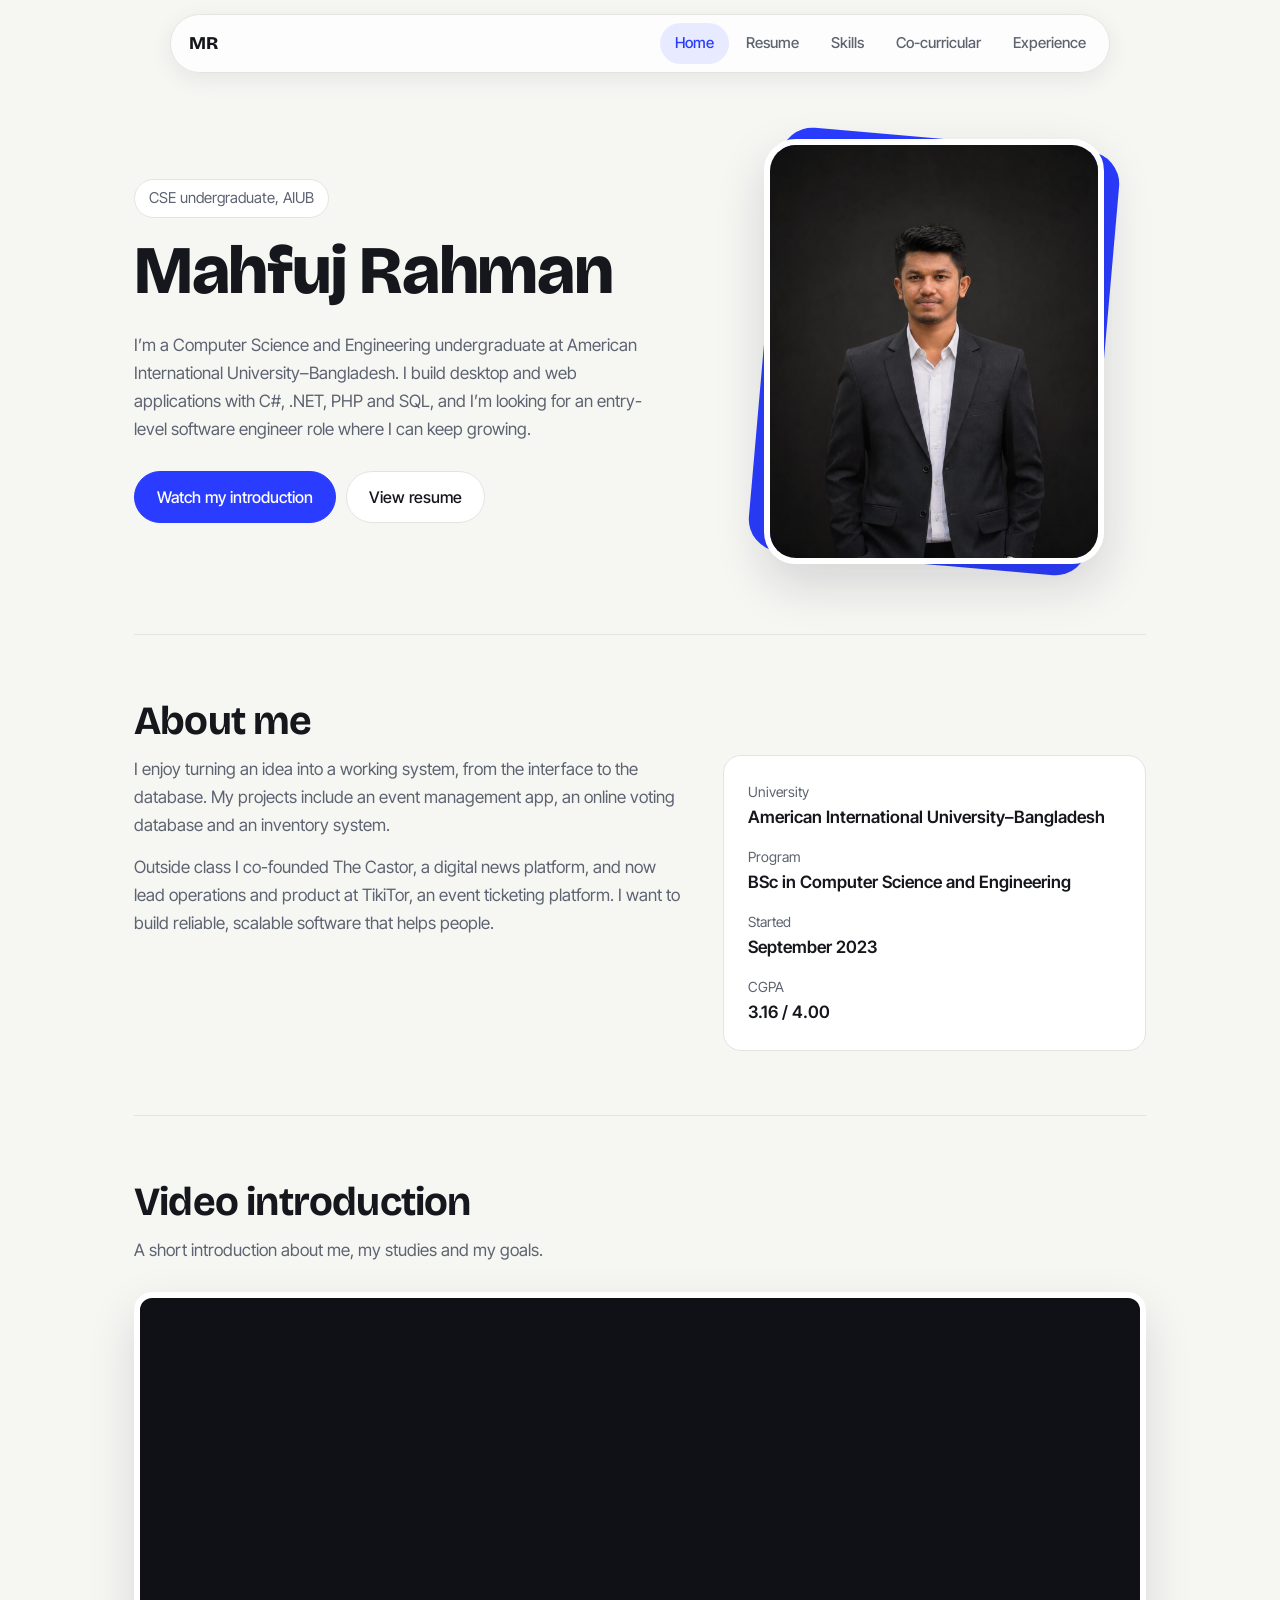
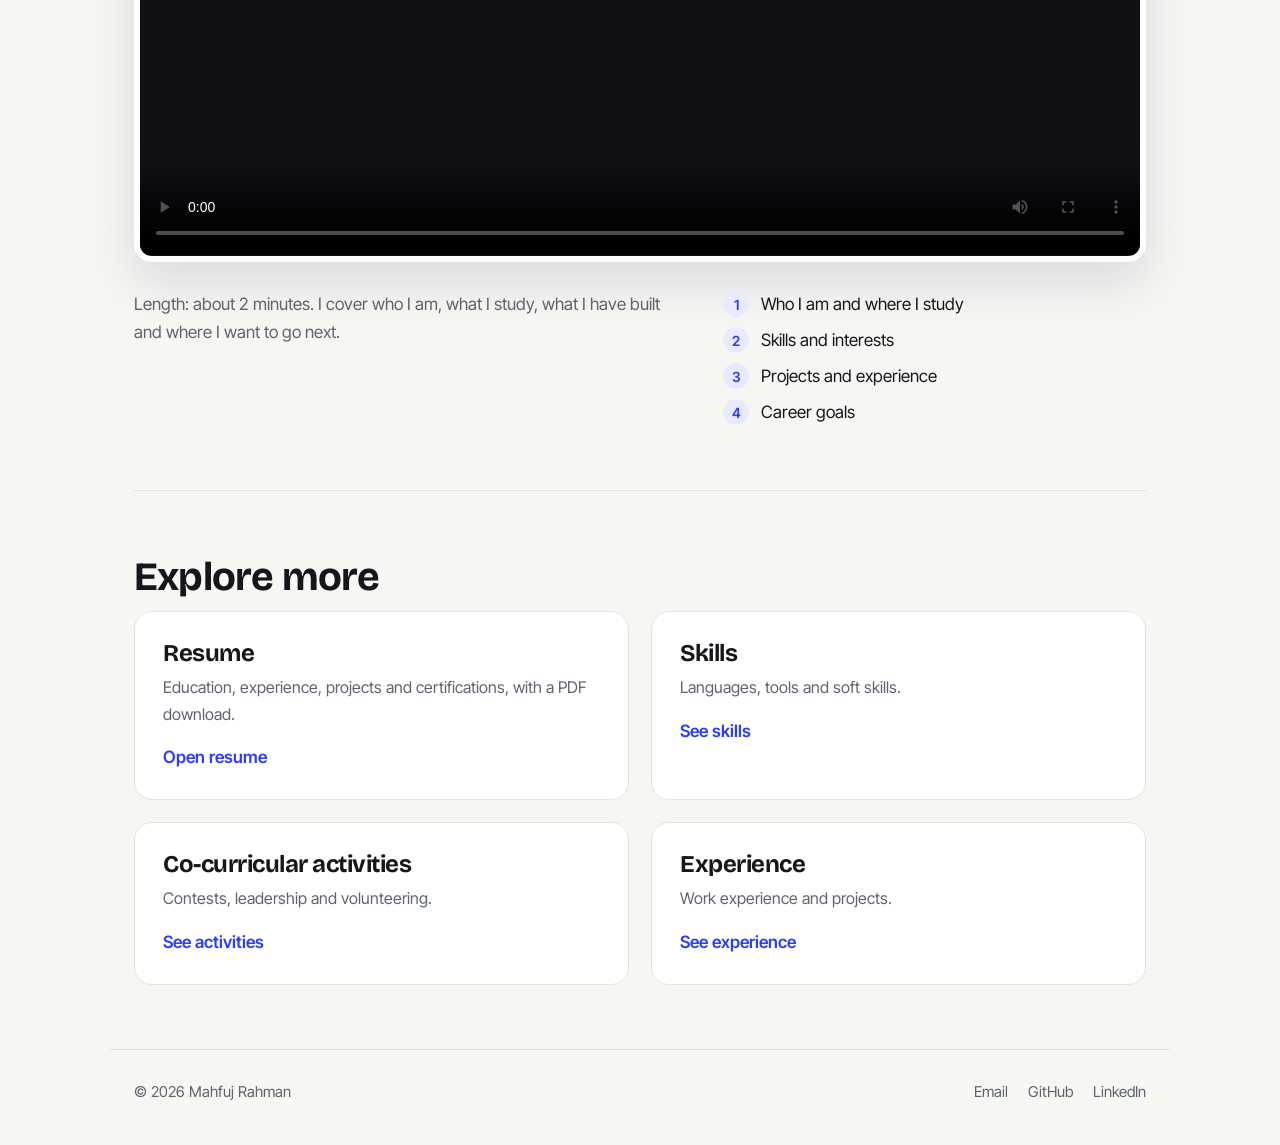
==== commit a2199e4e: "updated my full portfolio V1" ====
--- a/index.html
+++ b/index.html
@@ -3,8 +3,8 @@
 <head>
   <meta charset="utf-8" />
   <meta name="viewport" content="width=device-width, initial-scale=1" />
-  <title>Mahfuj Rahman | Software Developer</title>
-  <meta name="description" content="Portfolio of Mahfuj Rahman, CSE undergraduate building C# and .NET applications." />
+  <title>Mahfuj Rahman | E-portfolio</title>
+  <meta name="description" content="E-portfolio of Mahfuj Rahman, CSE undergraduate at AIUB." />
   <link rel="preconnect" href="https://fonts.googleapis.com" />
   <link rel="preconnect" href="https://fonts.gstatic.com" crossorigin />
   <link href="https://fonts.googleapis.com/css2?family=Bricolage+Grotesque:opsz,wght@12..96,500;12..96,700;12..96,800&family=Inter+Tight:wght@400;500;600&display=swap" rel="stylesheet" />
@@ -13,130 +13,111 @@
 <body>
   <header class="nav-wrap">
     <nav class="nav" aria-label="Main">
-      <a class="nav-logo" href="#top">MR</a>
+      <a class="nav-logo" href="index.html">MR</a>
       <button class="nav-toggle" aria-label="Open menu" aria-expanded="false" aria-controls="menu"><span></span><span></span></button>
       <ul class="nav-links" id="menu">
-        <li><a href="#about">About</a></li>
-        <li><a href="#skills">Skills</a></li>
-        <li><a href="#journey">Journey</a></li>
-        <li><a href="#projects">Projects</a></li>
-        <li><a href="#contact">Contact</a></li>
+        <li><a href="index.html" aria-current="page">Home</a></li>
+        <li><a href="resume.html">Resume</a></li>
+        <li><a href="skills.html">Skills</a></li>
+        <li><a href="activities.html">Co-curricular</a></li>
+        <li><a href="experience.html">Experience</a></li>
       </ul>
-      <a class="nav-cta" href="mahfuj-cv.pdf" target="_blank" rel="noopener">Download CV</a>
     </nav>
   </header>
 
-  <main id="top">
+  <main>
+    <!-- 1. PROFESSIONAL PHOTO + SHORT BIO -->
     <section class="hero">
       <div class="hero-text">
-        <p class="hello">Hi, I’m Mahfuj Rahman</p>
-        <h1>I build clean software with C# and .NET.</h1>
-        <p class="lead">CSE undergraduate at AIUB, growing into a professional software developer. Right now I’m focused on <span class="type" id="type-target">C# Development</span><span class="cursor" aria-hidden="true"></span></p>
+        <p class="hello">CSE undergraduate, AIUB</p>
+        <h1>Mahfuj Rahman</h1>
+        <p class="lead">I’m a Computer Science and Engineering undergraduate at American International University–Bangladesh. I build desktop and web applications with C#, .NET, PHP and SQL, and I’m looking for an entry-level software engineer role where I can keep growing.</p>
         <div class="actions">
-          <a class="btn primary" href="#projects">View projects</a>
-          <a class="btn" href="https://github.com/Mahfuj-75" target="_blank" rel="noopener">GitHub</a>
-          <a class="btn" href="https://www.linkedin.com/in/mahfuj-rahman-1884012b0/" target="_blank" rel="noopener">LinkedIn</a>
+          <a class="btn primary" href="#video">Watch my introduction</a>
+          <a class="btn" href="resume.html">View resume</a>
         </div>
       </div>
       <figure class="photo">
-        <img src="images/mahfuj.jpg" alt="Mahfuj Rahman" />
-        <figcaption>Dhaka, Bangladesh</figcaption>
+        <!-- EDIT: replace with a clear, formal photo (portrait, 4:5 works best) -->
+        <img src="{images,video,files}/Mahfuj_For.jpg" alt="Formal portrait of Mahfuj Rahman" />
       </figure>
     </section>
 
     <section id="about" class="section">
-      <h2>About</h2>
-      <div class="about-grid">
-        <p>I’m a CSE undergraduate at AIUB with a strong interest in C#, the .NET Framework and software engineering. I like building clean, efficient and easy-to-use applications, and I keep looking for better ways to solve real problems with code.</p>
-        <p>My long-term goal is to build modern, reliable software and contribute to projects that help people and businesses in meaningful ways.</p>
+      <h2>About me</h2>
+      <div class="two-col">
+        <div>
+          <p>I enjoy turning an idea into a working system, from the interface to the database. My projects include an event management app, an online voting database and an inventory system.</p>
+          <p>Outside class I co-founded The Castor, a digital news platform, and now lead operations and product at TikiTor, an event ticketing platform. I want to build reliable, scalable software that helps people.</p>
+        </div>
+        <dl class="facts">
+          <div><dt>University</dt><dd>American International University–Bangladesh</dd></div>
+          <div><dt>Program</dt><dd>BSc in Computer Science and Engineering</dd></div>
+          <div><dt>Started</dt><dd>September 2023</dd></div>
+          <div><dt>CGPA</dt><dd>3.16 / 4.00</dd></div>
+        </dl>
       </div>
     </section>
 
-    <section id="skills" class="section">
-      <h2>Skills</h2>
-      <ul class="chips">
-        <li>.NET / .NET Framework</li><li>ASP.NET</li><li>OOP</li>
-        <li>Microsoft SQL Server</li><li>Oracle SQL</li><li>Java</li>
-        <li>HTML</li><li>CSS</li><li>JavaScript</li>
-      </ul>
-    </section>
-
-    <section id="journey" class="section">
-      <h2>Journey</h2>
-      <ol class="timeline">
-        <li>
-          <span class="when">2026 – Present</span>
-          <h3>COO, TikiTor</h3>
-          <p>Ticketing platform for managing and selling event tickets.</p>
-        </li>
-        <li>
-          <span class="when">2023 – Present</span>
-          <h3>BSc in CSE</h3>
-          <p>American International University–Bangladesh</p>
-        </li>
-        <li>
-          <span class="when">2023 – Present</span>
-          <h3>Editor, The Castor</h3>
-          <p>Online news portal representing Bangladeshi culture and heritage to the world.</p>
-        </li>
-        <li>
-          <span class="when">2020 – 2022</span>
-          <h3>HSC</h3>
-          <p>Dhaka Imperial College</p>
-        </li>
-        <li>
-          <span class="when">2018 – 2020</span>
-          <h3>SSC</h3>
-          <p>Siraj Mia Memorial Model School</p>
-        </li>
-      </ol>
-    </section>
-
-    <section id="projects" class="section">
-      <h2>Projects</h2>
-      <div class="grid">
-        <article class="project">
-          <div class="shot"><img src="images/EMS.png" alt="Event Management System screenshot" loading="lazy" /></div>
-          <div class="body">
-            <span class="tag">C# · SQL Server</span>
-            <h3>Event Management System</h3>
-            <p>A Windows app to manage events, registrations, user accounts, payments and bookings, with secure login and a simple WinForms interface.</p>
-            <a class="link" href="https://github.com/Mahfuj-75/F-P-Event-Management-System" target="_blank" rel="noopener">View on GitHub</a>
-          </div>
-        </article>
-
-        <article class="project">
-          <div class="shot"><img src="images/Personify.png" alt="Personify screenshot" loading="lazy" /></div>
-          <div class="body">
-            <span class="tag">Java</span>
-            <h3>Personify</h3>
-            <p>Stores, analyzes and displays your music taste. Save favorite songs, organize them by genre and see personal insights.</p>
-          </div>
-        </article>
-
-        <article class="project">
-          <div class="shot"><img src="images/orcle.jpeg" alt="Online Voting Management System screenshot" loading="lazy" /></div>
-          <div class="body">
-            <span class="tag">Oracle SQL</span>
-            <h3>Online Voting Management System</h3>
-            <p>Secure voter registration, candidate management and real-time vote counting, built on relational database design for accurate data.</p>
-          </div>
-        </article>
+    <!-- 2. VIDEO INTRODUCTION -->
+    <section id="video" class="section">
+      <h2>Video introduction</h2>
+      <p class="intro">A short introduction about me, my studies and my goals.</p>
+      <div class="video">
+        <!-- EDIT: put your file at video/intro.mp4 and a thumbnail at images/video-poster.jpg.
+             To use YouTube instead, delete the <video> and use:
+             <iframe src="https://www.youtube.com/embed/YOUR_VIDEO_ID" title="Video introduction" allowfullscreen></iframe> -->
+        <video controls preload="metadata" poster="images/video-poster.jpg">
+          <source src="video/intro.mp4" type="video/mp4" />
+          Your browser doesn’t support video playback.
+        </video>
+      </div>
+      <div class="video-meta">
+        <p>Length: about 2 minutes. I cover who I am, what I study, what I have built and where I want to go next.</p>
+        <ol class="outline">
+          <li>Who I am and where I study</li>
+          <li>Skills and interests</li>
+          <li>Projects and experience</li>
+          <li>Career goals</li>
+        </ol>
       </div>
     </section>
 
-    <section id="contact" class="section contact">
-      <h2>Let’s work together</h2>
-      <p>I’m open to internships and junior developer roles.</p>
-      <div class="actions">
-        <a class="btn primary" href="mailto:mahfuj.majumder2002@gmail.com">Send an email</a>
-        <a class="btn" href="mahfuj-cv.pdf" target="_blank" rel="noopener">Download CV</a>
+    <section class="section">
+      <h2>Explore more</h2>
+      <div class="cards-2">
+        <a class="pagecard" href="resume.html">
+          <h3>Resume</h3>
+          <p>Education, experience, projects and certifications, with a PDF download.</p>
+          <span>Open resume</span>
+        </a>
+        <a class="pagecard" href="skills.html">
+          <h3>Skills</h3>
+          <p>Languages, tools and soft skills.</p>
+          <span>See skills</span>
+        </a>
+        <a class="pagecard" href="activities.html">
+          <h3>Co-curricular activities</h3>
+          <p>Contests, leadership and volunteering.</p>
+          <span>See activities</span>
+        </a>
+        <a class="pagecard" href="experience.html">
+          <h3>Experience</h3>
+          <p>Work experience and projects.</p>
+          <span>See experience</span>
+        </a>
       </div>
     </section>
   </main>
 
-  <footer>© <span id="year"></span> Mahfuj Rahman</footer>
-
+  <footer>
+    <p>© <span id="year"></span> Mahfuj Rahman</p>
+    <nav aria-label="Contact">
+      <a href="mailto:mahfuj.r.me@gmail.com">Email</a>
+      <a href="https://github.com/Mahfuj-75" target="_blank" rel="noopener">GitHub</a>
+      <a href="https://www.linkedin.com/in/mahfuj-rahman-1884012b0/" target="_blank" rel="noopener">LinkedIn</a>
+    </nav>
+  </footer>
   <script src="script.js"></script>
 </body>
-</html>+</html>
--- a/style.css
+++ b/style.css
@@ -1,5 +1,5 @@
 :root{
-  --bg:#f6f6f3; --surface:#ffffff; --ink:#15171c; --muted:#5d6370; --line:#e4e4de;
+  --bg:#f6f6f3; --surface:#fff; --ink:#15171c; --muted:#5d6370; --line:#e4e4de;
   --accent:#2a3cff; --accent-soft:#e8eaff; --radius:18px;
   --display:'Bricolage Grotesque','Segoe UI',system-ui,sans-serif;
   --body:'Inter Tight','Segoe UI',system-ui,sans-serif;
@@ -7,26 +7,23 @@
 *{box-sizing:border-box}
 html{scroll-behavior:smooth;scroll-padding-top:90px}
 body{margin:0;background:var(--bg);color:var(--ink);font-family:var(--body);font-size:17px;line-height:1.65;overflow-x:hidden}
-/* soft paper grain */
-body::before{content:"";position:fixed;inset:0;pointer-events:none;z-index:100;opacity:.4;mix-blend-mode:multiply;
-  background-image:url("data:image/svg+xml;utf8,<svg xmlns='http://www.w3.org/2000/svg' width='180' height='180'><filter id='n'><feTurbulence type='fractalNoise' baseFrequency='.85' numOctaves='2' stitchTiles='stitch'/><feColorMatrix values='0 0 0 0 0.3  0 0 0 0 0.3  0 0 0 0 0.3  0 0 0 .22 0'/></filter><rect width='100%' height='100%' filter='url(%23n)'/></svg>")}
 a{color:inherit;text-decoration:none}
-img{display:block;max-width:100%}
+img,video{display:block;max-width:100%}
 h1,h2,h3{font-family:var(--display);line-height:1.1;margin:0;letter-spacing:-.02em}
+p{margin:0}
+ul,ol{list-style:none;margin:0;padding:0}
 :focus-visible{outline:2px solid var(--accent);outline-offset:3px;border-radius:8px}
 
 /* navbar */
 .nav-wrap{position:sticky;top:14px;z-index:50;display:flex;justify-content:center;padding:0 16px}
-.nav{display:flex;align-items:center;gap:8px;width:100%;max-width:860px;padding:8px 8px 8px 16px;border-radius:999px;
-  background:rgba(255,255,255,.75);backdrop-filter:blur(14px);-webkit-backdrop-filter:blur(14px);
-  border:1px solid var(--line);box-shadow:0 6px 24px rgba(20,22,40,.07);position:relative}
+.nav{display:flex;align-items:center;gap:8px;width:100%;max-width:940px;padding:8px 8px 8px 18px;border-radius:999px;position:relative;
+  background:rgba(255,255,255,.78);backdrop-filter:blur(14px);-webkit-backdrop-filter:blur(14px);
+  border:1px solid var(--line);box-shadow:0 6px 24px rgba(20,22,40,.07)}
 .nav-logo{font-family:var(--display);font-weight:800;font-size:18px;margin-right:auto}
-.nav-links{display:flex;gap:2px;list-style:none;margin:0;padding:0}
-.nav-links a{display:block;padding:8px 14px;border-radius:999px;font-size:15px;font-weight:500;color:var(--muted);transition:background .2s,color .2s}
+.nav-links{display:flex;gap:2px}
+.nav-links a{display:block;padding:8px 15px;border-radius:999px;font-size:15px;font-weight:500;color:var(--muted);transition:background .2s,color .2s}
 .nav-links a:hover{color:var(--ink);background:rgba(0,0,0,.04)}
-.nav-links a.active{color:var(--accent);background:var(--accent-soft)}
-.nav-cta{padding:9px 18px;border-radius:999px;background:var(--ink);color:#fff;font-size:15px;font-weight:500;transition:background .2s}
-.nav-cta:hover{background:var(--accent)}
+.nav-links a[aria-current="page"]{color:var(--accent);background:var(--accent-soft)}
 .nav-toggle{display:none;width:40px;height:40px;border:0;border-radius:50%;background:transparent;cursor:pointer;position:relative}
 .nav-toggle span{position:absolute;left:11px;right:11px;height:2px;background:var(--ink);border-radius:2px;transition:transform .25s,top .25s}
 .nav-toggle span:first-child{top:16px}.nav-toggle span:last-child{top:23px}
@@ -35,43 +32,75 @@
 
 main{max-width:1060px;margin:0 auto;padding:0 24px}
 
-/* hero */
-.hero{display:grid;grid-template-columns:1.25fr 1fr;gap:56px;align-items:center;padding:84px 0 70px}
-.hello{margin:0 0 16px;display:inline-block;padding:6px 14px;border-radius:999px;background:var(--surface);border:1px solid var(--line);font-size:15px;color:var(--muted)}
-.hero h1{font-size:clamp(38px,6vw,68px);font-weight:800}
-.lead{margin:22px 0 28px;color:var(--muted);max-width:52ch;min-height:5.2em}
-.type{color:var(--accent);font-weight:600}
-.cursor{display:inline-block;width:2px;height:1.1em;background:var(--accent);margin-left:3px;vertical-align:text-bottom;animation:blink .9s steps(1) infinite}
-@keyframes blink{50%{opacity:0}}
+/* buttons */
 .actions{display:flex;flex-wrap:wrap;gap:10px}
-.btn{padding:12px 22px;border-radius:999px;border:1px solid var(--line);background:var(--surface);font-weight:500;font-size:16px;transition:transform .2s,border-color .2s,background .2s}
+.btn{display:inline-block;padding:12px 22px;border-radius:999px;border:1px solid var(--line);background:var(--surface);font-weight:500;font-size:16px;cursor:pointer;font-family:inherit;color:inherit;transition:transform .2s,border-color .2s,background .2s}
 .btn:hover{border-color:var(--ink);transform:translateY(-2px)}
 .btn.primary{background:var(--accent);border-color:var(--accent);color:#fff}
 .btn.primary:hover{background:#1f2fe0;border-color:#1f2fe0}
 
+/* hero (home) */
+.hero{display:grid;grid-template-columns:1.25fr 1fr;gap:56px;align-items:center;padding:80px 0 70px}
+.hello{display:inline-block;margin-bottom:16px;padding:6px 14px;border-radius:999px;background:var(--surface);border:1px solid var(--line);font-size:15px;color:var(--muted)}
+.hero h1{font-size:clamp(40px,6vw,68px);font-weight:800}
+.lead{margin:22px 0 28px;color:var(--muted);max-width:52ch}
 .photo{margin:0;position:relative;justify-self:center;width:min(100%,340px)}
 .photo::before{content:"";position:absolute;inset:0;border-radius:32px;background:var(--accent);transform:rotate(5deg)}
 .photo img{position:relative;width:100%;aspect-ratio:4/5;object-fit:cover;border-radius:32px;border:6px solid var(--surface);box-shadow:0 20px 50px rgba(20,22,40,.15)}
-.photo figcaption{position:absolute;left:-14px;bottom:26px;padding:8px 16px;border-radius:999px;background:var(--surface);border:1px solid var(--line);font-size:14px;font-weight:500;box-shadow:0 8px 20px rgba(20,22,40,.1)}
 
 /* sections */
-.section{padding:70px 0;border-top:1px solid var(--line)}
-.section h2{font-size:clamp(28px,4vw,40px);margin-bottom:28px}
-.about-grid{display:grid;grid-template-columns:1fr 1fr;gap:40px;color:var(--muted)}
-.about-grid p{margin:0;max-width:60ch}
-.chips{display:flex;flex-wrap:wrap;gap:10px;list-style:none;margin:0;padding:0}
-.chips li{padding:10px 18px;border-radius:999px;background:var(--surface);border:1px solid var(--line);font-weight:500;transition:border-color .2s,color .2s}
+.section{padding:64px 0;border-top:1px solid var(--line)}
+.section h2{font-size:clamp(28px,4vw,40px);margin-bottom:12px}
+.section>.intro{color:var(--muted);max-width:60ch;margin-bottom:28px}
+.two-col{display:grid;grid-template-columns:1.3fr 1fr;gap:40px}
+.two-col p{color:var(--muted);max-width:60ch}
+.two-col p+p{margin-top:14px}
+.facts{display:grid;gap:14px;align-content:start;background:var(--surface);border:1px solid var(--line);border-radius:var(--radius);padding:24px;margin:0}
+.facts dt{font-size:14px;color:var(--muted)}
+.facts dd{margin:0;font-weight:600}
+
+/* video */
+.video{border-radius:var(--radius);overflow:hidden;background:#0f1117;border:6px solid var(--surface);box-shadow:0 20px 50px rgba(20,22,40,.12);aspect-ratio:16/9}
+.video video,.video iframe{width:100%;height:100%;border:0;object-fit:cover}
+.video-meta{display:grid;grid-template-columns:1.3fr 1fr;gap:40px;margin-top:28px}
+.video-meta p{color:var(--muted)}
+.outline{display:grid;gap:8px;counter-reset:s}
+.outline li{counter-increment:s;display:flex;gap:12px;align-items:baseline}
+.outline li::before{content:counter(s);flex:none;width:26px;height:26px;border-radius:50%;background:var(--accent-soft);color:var(--accent);font-size:14px;font-weight:600;display:grid;place-items:center}
+
+/* link cards (home) */
+.cards-2{display:grid;grid-template-columns:1fr 1fr;gap:22px}
+.pagecard{display:flex;flex-direction:column;gap:8px;padding:28px;background:var(--surface);border:1px solid var(--line);border-radius:var(--radius);transition:transform .3s,box-shadow .3s,border-color .3s}
+.pagecard:hover{transform:translateY(-5px);box-shadow:0 18px 40px rgba(20,22,40,.1);border-color:var(--accent)}
+.pagecard h3{font-size:24px}
+.pagecard p{color:var(--muted);font-size:16px}
+.pagecard span{margin-top:8px;font-weight:600;color:var(--accent)}
+
+/* page header (inner pages) */
+.page-head{padding:64px 0 36px;display:flex;flex-wrap:wrap;gap:20px;align-items:end;justify-content:space-between}
+.page-head h1{font-size:clamp(36px,5vw,56px);font-weight:800}
+.page-head p{color:var(--muted);margin-top:10px;max-width:56ch}
+
+/* chips */
+.chips{display:flex;flex-wrap:wrap;gap:10px}
+.chips li{padding:9px 18px;border-radius:999px;background:var(--surface);border:1px solid var(--line);font-weight:500;transition:border-color .2s,color .2s}
 .chips li:hover{border-color:var(--accent);color:var(--accent)}
+.subhead{font-size:20px;margin:26px 0 12px}
+.subhead:first-of-type{margin-top:0}
 
-/* timeline */
-.timeline{list-style:none;margin:0;padding:0 0 0 26px;border-left:2px solid var(--line);display:grid;gap:30px}
-.timeline li{position:relative}
-.timeline li::before{content:"";position:absolute;left:-33px;top:7px;width:12px;height:12px;border-radius:50%;background:var(--bg);border:2px solid var(--accent)}
-.when{font-size:14px;color:var(--accent);font-weight:600}
-.timeline h3{font-size:22px;margin:2px 0 4px}
-.timeline p{margin:0;color:var(--muted)}
+/* entries (resume + experience) */
+.entries{display:grid;gap:26px;border-left:2px solid var(--line);padding-left:26px}
+.entry{position:relative}
+.entry::before{content:"";position:absolute;left:-33px;top:8px;width:12px;height:12px;border-radius:50%;background:var(--bg);border:2px solid var(--accent)}
+.when{font-size:14px;font-weight:600;color:var(--accent)}
+.entry h3{font-size:21px;margin:2px 0}
+.org{color:var(--muted);font-size:15.5px}
+.entry ul{margin-top:8px;display:grid;gap:4px;color:var(--muted);font-size:16px}
+.entry li{padding-left:18px;position:relative}
+.entry li::before{content:"";position:absolute;left:0;top:.7em;width:6px;height:6px;border-radius:50%;background:var(--accent)}
+.entry>p:not(.org){color:var(--muted);margin-top:6px;font-size:16px}
 
-/* projects */
+/* project cards */
 .grid{display:grid;grid-template-columns:repeat(3,1fr);gap:22px}
 .project{display:flex;flex-direction:column;background:var(--surface);border:1px solid var(--line);border-radius:var(--radius);overflow:hidden;transition:transform .3s,box-shadow .3s}
 .project:hover{transform:translateY(-6px);box-shadow:0 18px 40px rgba(20,22,40,.1)}
@@ -80,39 +109,48 @@
 .body{display:flex;flex-direction:column;gap:10px;padding:20px;flex:1}
 .tag{align-self:flex-start;font-size:13px;font-weight:500;color:var(--accent);background:var(--accent-soft);padding:3px 11px;border-radius:999px}
 .project h3{font-size:21px}
-.project p{margin:0;font-size:15.5px;color:var(--muted)}
+.project p{font-size:15.5px;color:var(--muted)}
 .link{margin-top:auto;padding-top:6px;font-weight:600;color:var(--accent)}
 .link:hover{text-decoration:underline}
 
-/* contact */
-.contact{text-align:center}
-.contact p{color:var(--muted);margin:0 0 24px}
-.contact .actions{justify-content:center}
-footer{text-align:center;padding:30px 0 40px;color:var(--muted);font-size:15px;border-top:1px solid var(--line);max-width:1060px;margin:0 auto}
+/* resume sheet */
+.sheet{background:var(--surface);border:1px solid var(--line);border-radius:var(--radius);padding:44px;margin-bottom:60px;box-shadow:0 20px 50px rgba(20,22,40,.06)}
+.sheet-top{padding-bottom:22px;margin-bottom:8px;border-bottom:1px solid var(--line)}
+.sheet-top h2{font-size:34px;margin:0 0 6px}
+.sheet-top p{color:var(--muted);font-size:15.5px}
+.sheet section{padding-top:26px}
+.sheet h3.rs{font-size:19px;margin-bottom:14px;color:var(--accent)}
+.sheet .entries{gap:20px}
+.sheet .summary{color:var(--muted)}
+
+/* footer */
+footer{max-width:1060px;margin:0 auto;padding:30px 24px 40px;border-top:1px solid var(--line);display:flex;flex-wrap:wrap;gap:12px 28px;justify-content:space-between;color:var(--muted);font-size:15px}
+footer nav{display:flex;gap:20px}
+footer a:hover{color:var(--accent)}
 
 /* responsive */
 @media(max-width:900px){
-  .hero{grid-template-columns:1fr;padding-top:56px;gap:44px}
+  .hero{grid-template-columns:1fr;padding-top:52px;gap:44px}
   .photo{order:-1;width:min(100%,280px)}
   .grid{grid-template-columns:repeat(2,1fr)}
-  .about-grid{grid-template-columns:1fr;gap:18px}
+  .two-col,.video-meta{grid-template-columns:1fr;gap:22px}
 }
-@media(max-width:700px){
+@media(max-width:820px){
   .nav-toggle{display:block}
-  .nav-cta{display:none}
   .nav-links{position:absolute;top:calc(100% + 10px);left:0;right:0;flex-direction:column;padding:10px;border-radius:24px;
-    background:rgba(255,255,255,.95);backdrop-filter:blur(14px);border:1px solid var(--line);box-shadow:0 14px 34px rgba(20,22,40,.12);
+    background:rgba(255,255,255,.96);backdrop-filter:blur(14px);border:1px solid var(--line);box-shadow:0 14px 34px rgba(20,22,40,.12);
     opacity:0;visibility:hidden;transform:translateY(-8px);transition:opacity .2s,transform .2s,visibility .2s}
   .nav-links.open{opacity:1;visibility:visible;transform:none}
   .nav-links a{padding:12px 16px}
+  .cards-2{grid-template-columns:1fr}
+  .sheet{padding:26px 20px}
 }
-@media(max-width:600px){.grid{grid-template-columns:1fr}.lead{min-height:0}}
+@media(max-width:600px){.grid{grid-template-columns:1fr}}
 
-/* one load animation for the hero */
+/* one load animation for the home hero */
 @keyframes rise{from{opacity:0;transform:translateY(18px)}to{opacity:1;transform:none}}
 .hero-text>*,.photo{animation:rise .7s cubic-bezier(.2,.7,.2,1) both}
 .hero-text>*:nth-child(2){animation-delay:.08s}.hero-text>*:nth-child(3){animation-delay:.16s}
 .hero-text>*:nth-child(4){animation-delay:.24s}.photo{animation-delay:.2s}
-@media(prefers-reduced-motion:reduce){
-  *{animation:none!important;transition:none!important;scroll-behavior:auto!important}
-}+@media print{.nav-wrap,footer,.page-head .btn{display:none}.sheet{border:0;box-shadow:none;padding:0}body{background:#fff}}
+@media(prefers-reduced-motion:reduce){*{animation:none!important;transition:none!important;scroll-behavior:auto!important}}
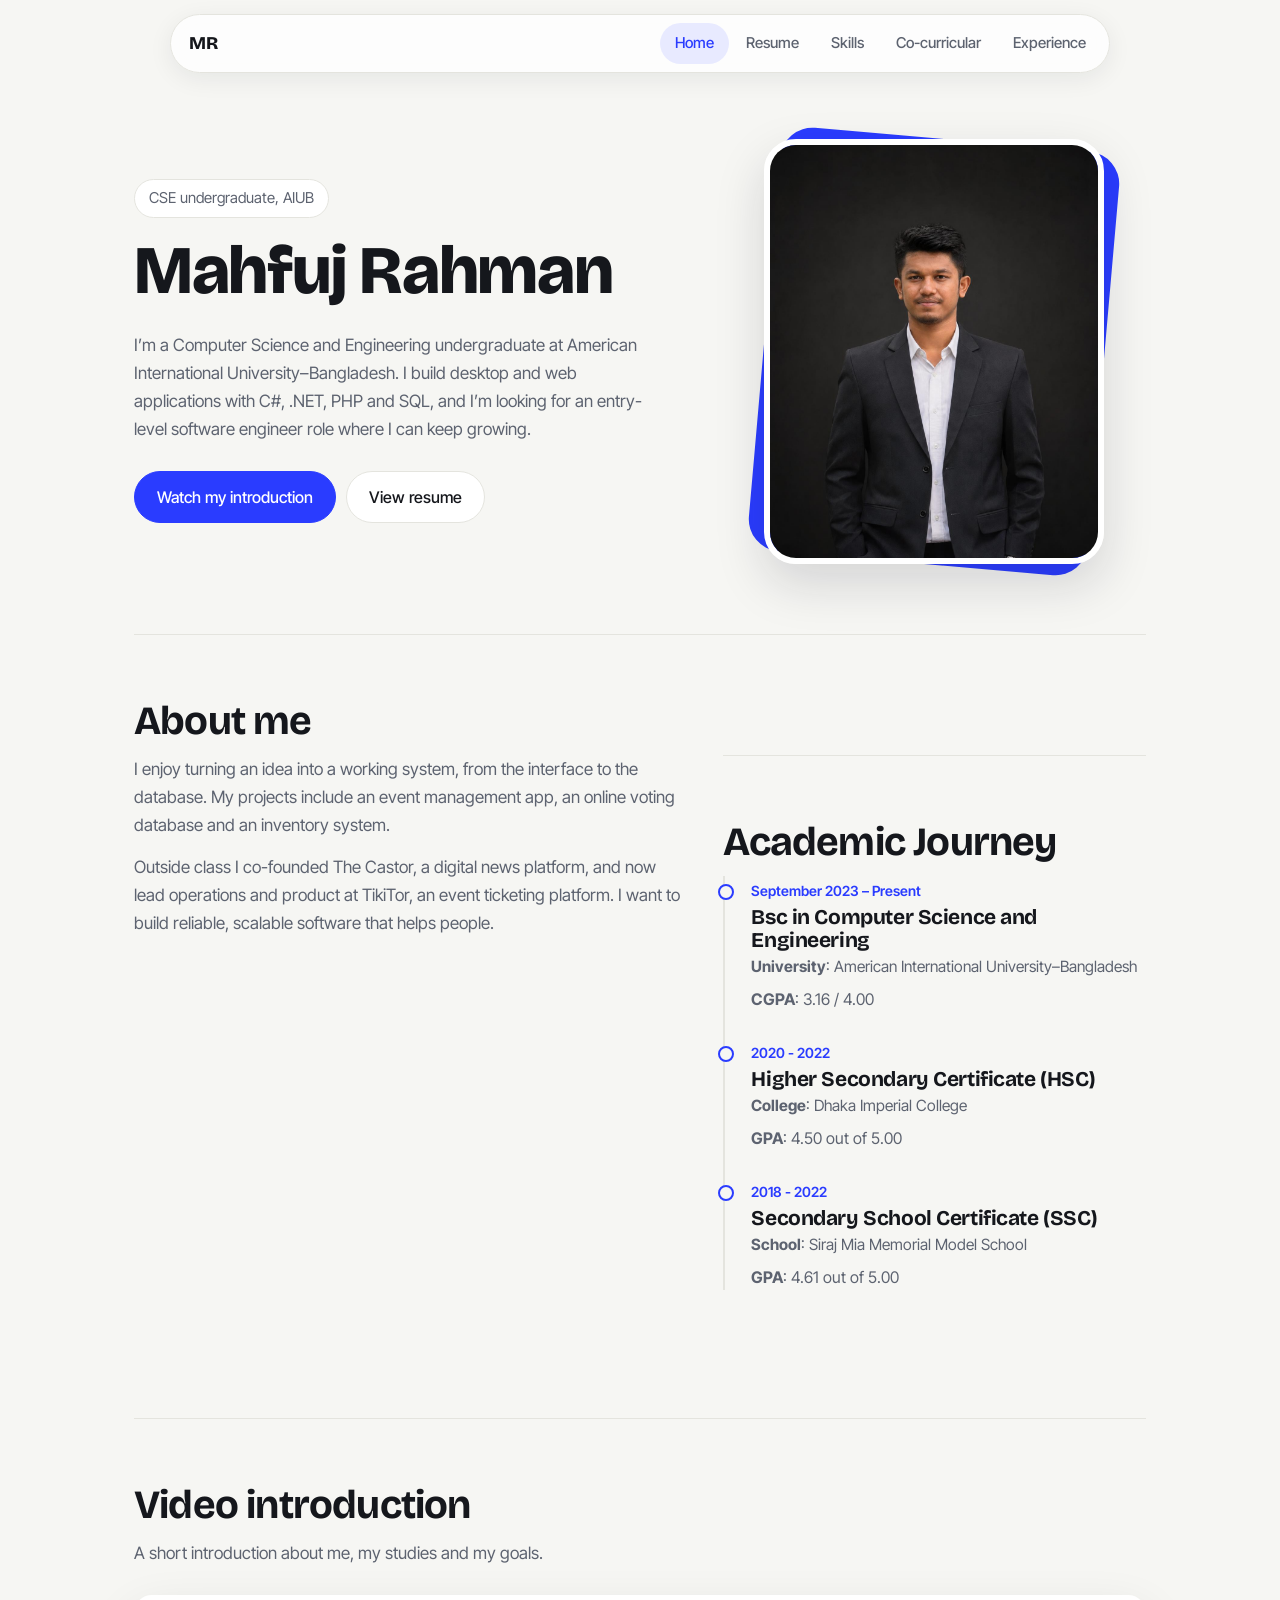
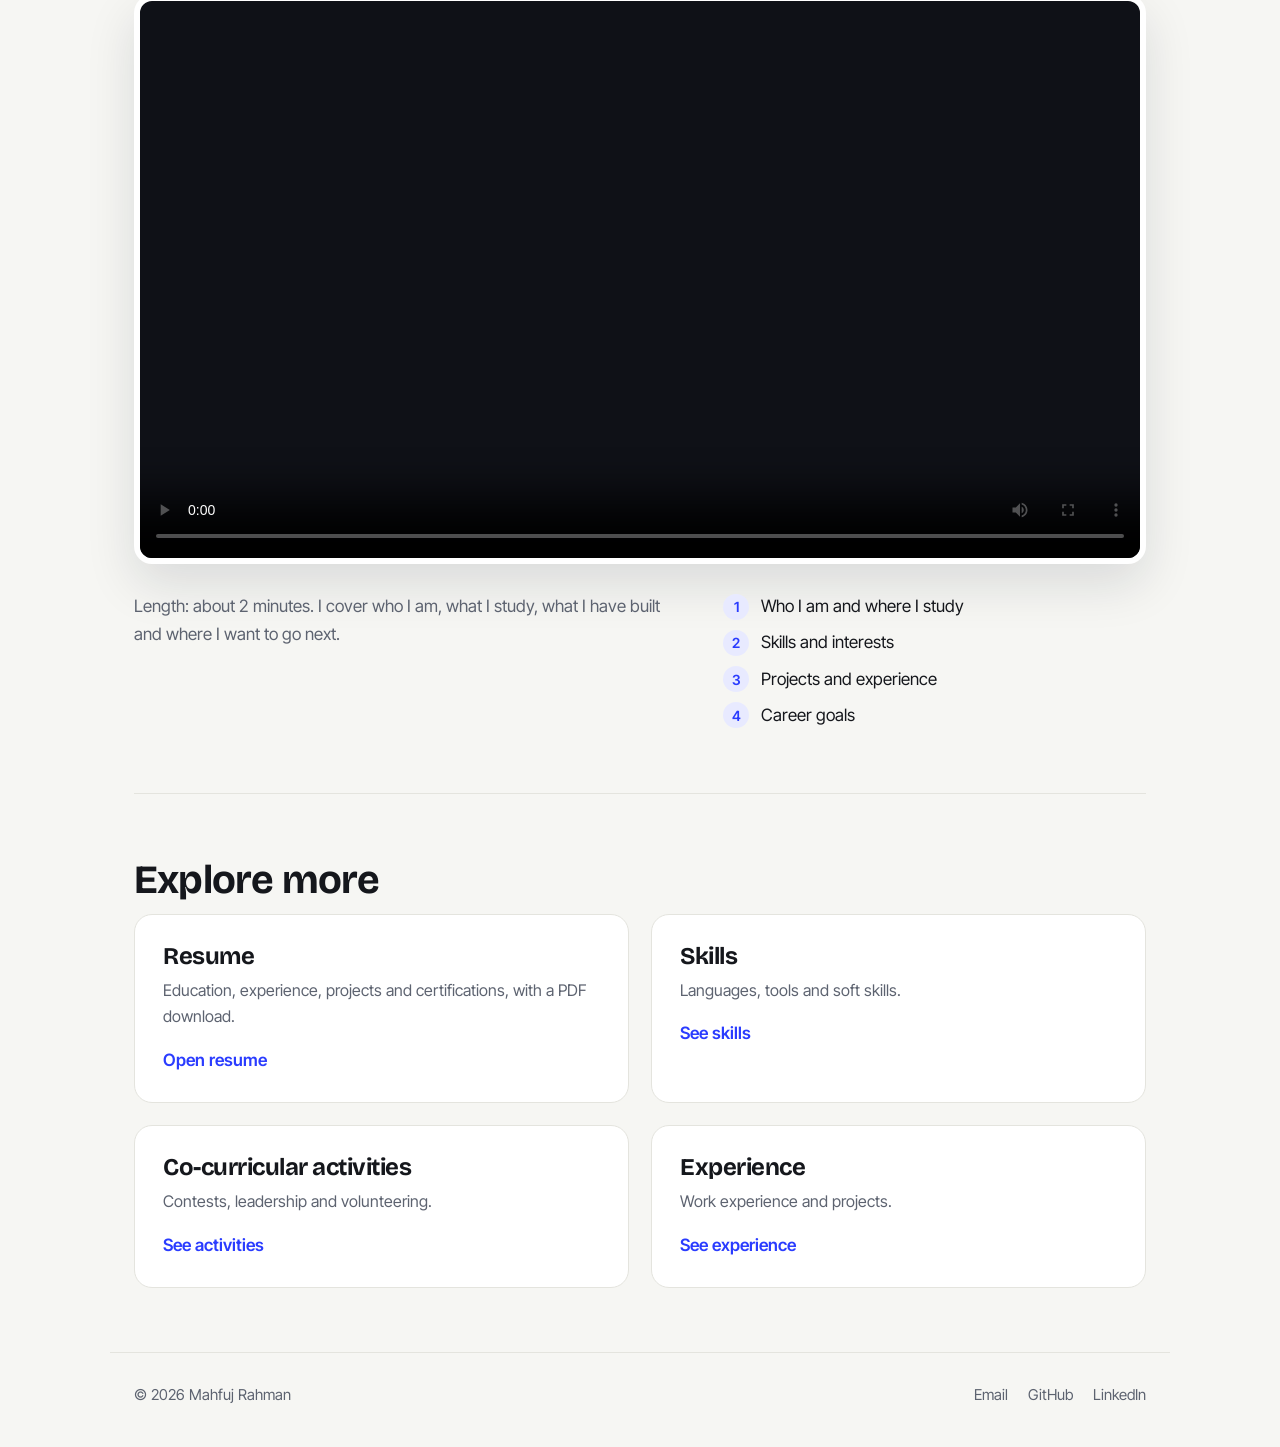
==== commit aa142408: "updated academic journey" ====
--- a/index.html
+++ b/index.html
@@ -50,12 +50,52 @@
           <p>I enjoy turning an idea into a working system, from the interface to the database. My projects include an event management app, an online voting database and an inventory system.</p>
           <p>Outside class I co-founded The Castor, a digital news platform, and now lead operations and product at TikiTor, an event ticketing platform. I want to build reliable, scalable software that helps people.</p>
         </div>
-        <dl class="facts">
+        <!-- <dl class="facts">
           <div><dt>University</dt><dd>American International University–Bangladesh</dd></div>
           <div><dt>Program</dt><dd>BSc in Computer Science and Engineering</dd></div>
           <div><dt>Started</dt><dd>September 2023</dd></div>
           <div><dt>CGPA</dt><dd>3.16 / 4.00</dd></div>
         </dl>
+
+        <dl class="facts">
+          <div><dt>College</dt><dd>Dhaka Imperial College</dd></div>
+          <div><dt>Group</dt><dd>Science</dd></div>
+          <div><dt>Passed Year</dt><dd>2022</dd></div>
+          <div><dt>GPA</dt><dd>4.50 out of 5.00</dd></div>
+        </dl>
+
+        <dl class="facts">
+          <div><dt>School</dt><dd>Siraj Mia Memorial Model School</dd></div>
+          <div><dt>Group</dt><dd>Science</dd></div>
+          <div><dt>Passed Year</dt><dd>2020</dd></div>
+          <div><dt>GPA</dt><dd>4.61 out of 5.00</dd></div>
+        </dl> -->
+
+        <section id="leadership" class="section">
+      <h2>Academic Journey</h2>
+        <div class="entries">
+          <div class="entry">
+            <span class="when">September 2023 – Present</span>
+            <h3>Bsc in Computer Science and Engineering</h3>
+            <p class="org"><b>University</b>: American International University–Bangladesh</p>
+            <p><b>CGPA</b>: 3.16 / 4.00</p>
+          </div>
+          <div class="entry">
+            <span class="when">2020 - 2022</span>
+            <h3>Higher Secondary Certificate (HSC)</h3>
+            <p class="org"><b>College</b>: Dhaka Imperial College</p>
+            <p><b>GPA</b>: 4.50 out of 5.00</p>
+          </div>
+
+          <div class="entry">
+            <span class="when">2018 - 2022</span>
+            <h3>Secondary School Certificate (SSC)</h3>
+            <p class="org"><b>School</b>: Siraj Mia Memorial Model School</p>
+            <p><b>GPA</b>: 4.61 out of 5.00</p>
+          </div>
+        </div>
+    </section>
+
       </div>
     </section>
 
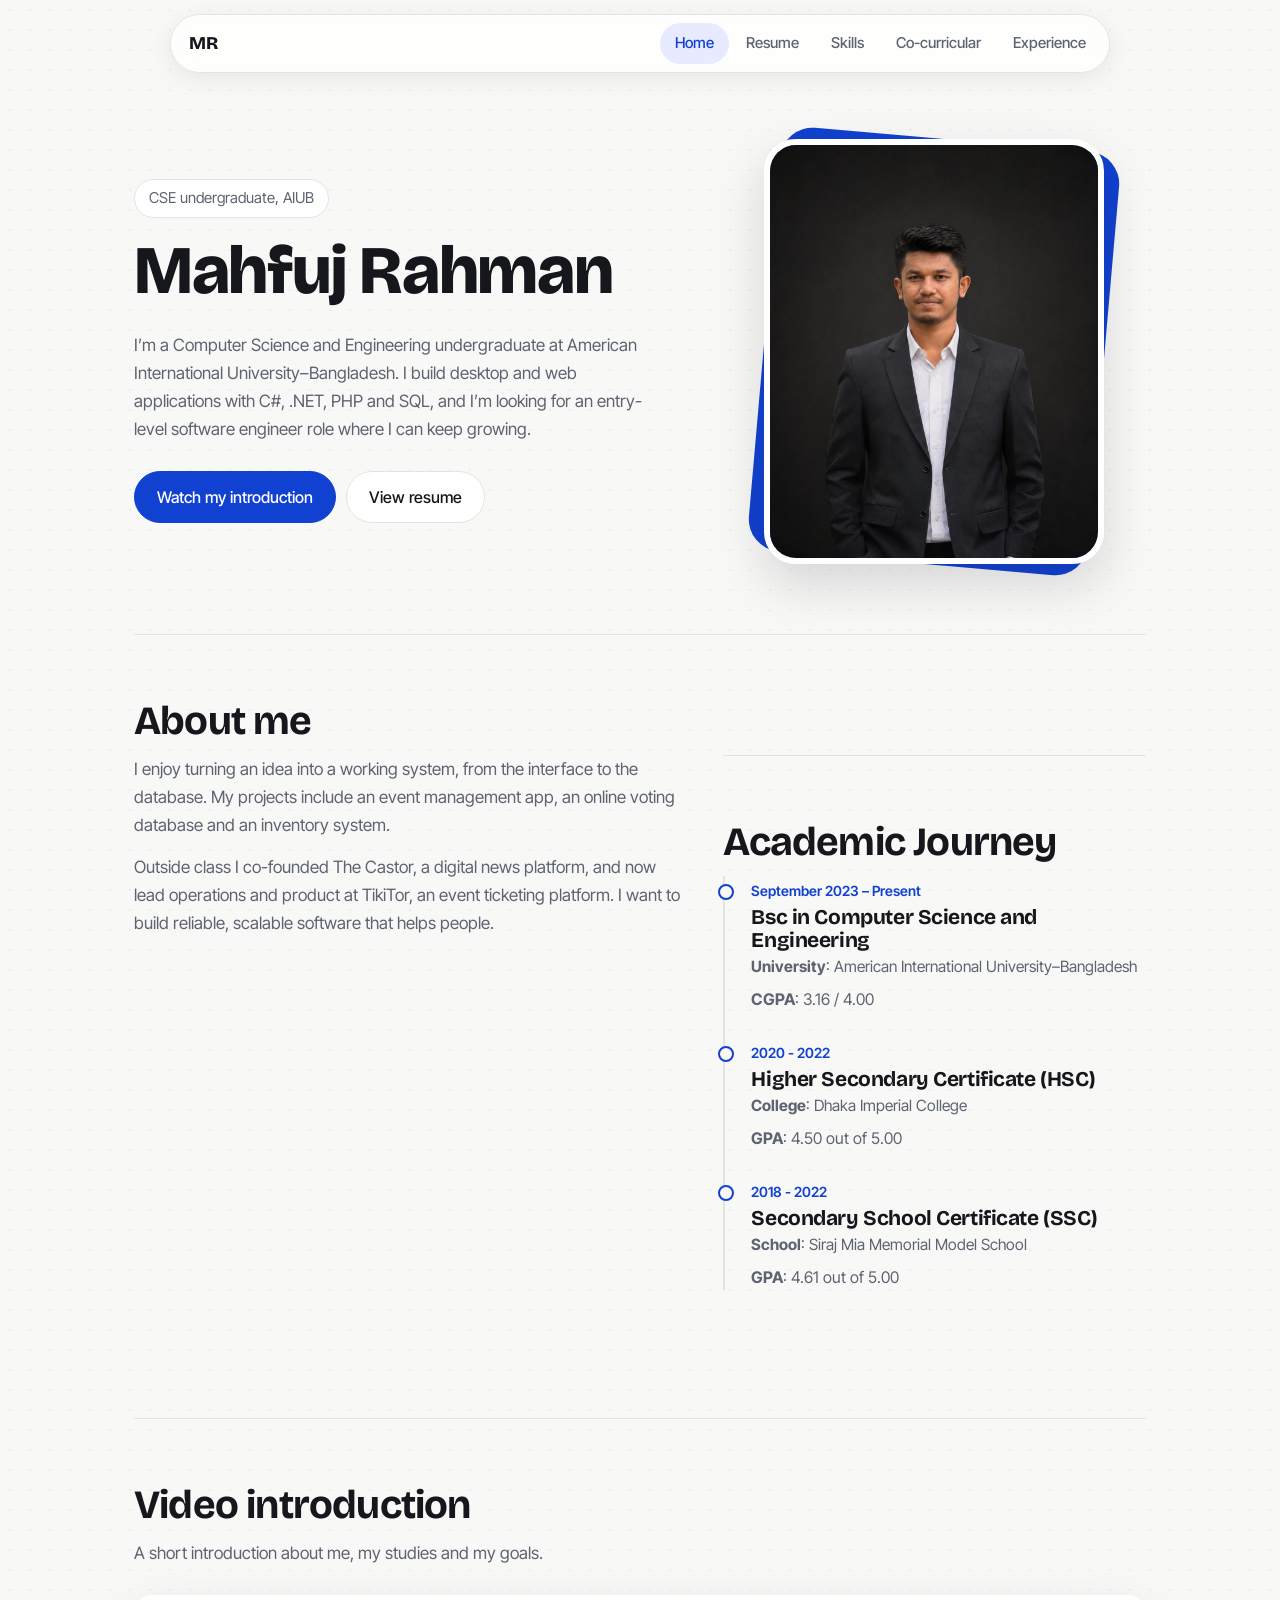
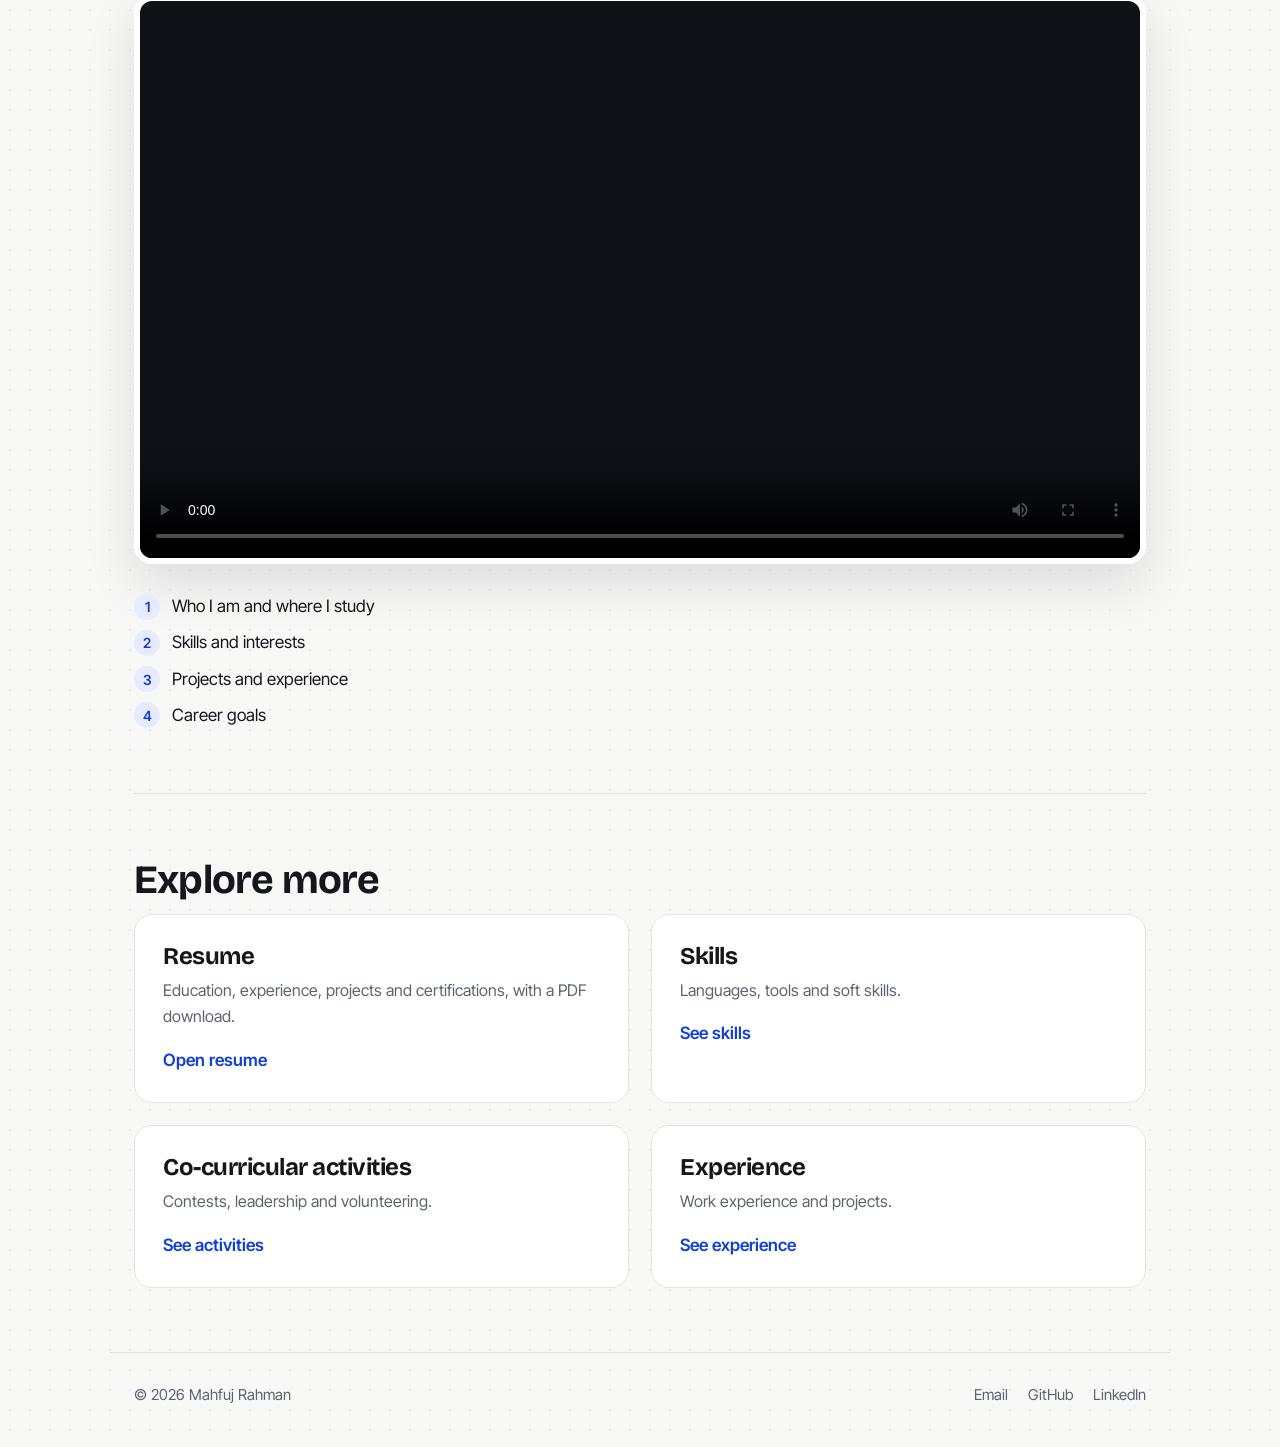
==== commit 6b83b375: "compress video file and add bg dot" ====
--- a/index.html
+++ b/index.html
@@ -108,12 +108,12 @@
              To use YouTube instead, delete the <video> and use:
              <iframe src="https://www.youtube.com/embed/YOUR_VIDEO_ID" title="Video introduction" allowfullscreen></iframe> -->
         <video controls preload="metadata" poster="images/video-poster.jpg">
-          <source src="video/intro.mp4" type="video/mp4" />
+          <source src="{images,video,files}/Mah_Vid_Final.mp4" type="video/mp4" />
           Your browser doesn’t support video playback.
         </video>
       </div>
       <div class="video-meta">
-        <p>Length: about 2 minutes. I cover who I am, what I study, what I have built and where I want to go next.</p>
+        <!-- <p>Length: about 2 minutes. I cover who I am, what I study, what I have built and where I want to go next.</p> -->
         <ol class="outline">
           <li>Who I am and where I study</li>
           <li>Skills and interests</li>
@@ -153,7 +153,7 @@
   <footer>
     <p>© <span id="year"></span> Mahfuj Rahman</p>
     <nav aria-label="Contact">
-      <a href="mailto:mahfuj.r.me@gmail.com">Email</a>
+      <a href="mailto:mahfuj.r.me@gmail.com" target="_blank" rel="noopener">Email</a>
       <a href="https://github.com/Mahfuj-75" target="_blank" rel="noopener">GitHub</a>
       <a href="https://www.linkedin.com/in/mahfuj-rahman-1884012b0/" target="_blank" rel="noopener">LinkedIn</a>
     </nav>
--- a/style.css
+++ b/style.css
@@ -1,12 +1,41 @@
 :root{
+  --bg:#f8f8f6; --surface:#ffffff; --ink:#15171c; --muted:#5d6370; --line:#e4e4de;
+  --accent:#1141d0; --accent-soft:#e8eaff; --radius:18px;
+  --display:'Bricolage Grotesque','Segoe UI',system-ui,sans-serif;
+  --body:'Inter Tight','Segoe UI',system-ui,sans-serif;
+}
+/* :root{
   --bg:#f6f6f3; --surface:#fff; --ink:#15171c; --muted:#5d6370; --line:#e4e4de;
   --accent:#2a3cff; --accent-soft:#e8eaff; --radius:18px;
   --display:'Bricolage Grotesque','Segoe UI',system-ui,sans-serif;
   --body:'Inter Tight','Segoe UI',system-ui,sans-serif;
-}
+} */
+
+/* body {
+  background-color: #ffffff;
+  background-image: radial-gradient(#e2e8f0 1.5px, transparent 1.5px);
+  background-size: 20px 20px;
+  min-height: 100vh;
+  margin: 0;
+} */
+
+
 *{box-sizing:border-box}
 html{scroll-behavior:smooth;scroll-padding-top:90px}
-body{margin:0;background:var(--bg);color:var(--ink);font-family:var(--body);font-size:17px;line-height:1.65;overflow-x:hidden}
+/* body{margin:0;background:var(--bg);color:var(--ink);font-family:var(--body);font-size:17px;line-height:1.65;overflow-x:hidden} */
+body {
+  margin: 0;
+  background-color: var(--bg);
+  background-image: radial-gradient(#ebecee 1.5px, transparent 1.5px);
+  background-size: 20px 20px;
+  color: var(--ink);
+  font-family: var(--body);
+  font-size: 17px;
+  line-height: 1.65;
+  overflow-x: hidden;
+}
+
+
 a{color:inherit;text-decoration:none}
 img,video{display:block;max-width:100%}
 h1,h2,h3{font-family:var(--display);line-height:1.1;margin:0;letter-spacing:-.02em}
@@ -154,3 +183,40 @@
 .hero-text>*:nth-child(4){animation-delay:.24s}.photo{animation-delay:.2s}
 @media print{.nav-wrap,footer,.page-head .btn{display:none}.sheet{border:0;box-shadow:none;padding:0}body{background:#fff}}
 @media(prefers-reduced-motion:reduce){*{animation:none!important;transition:none!important;scroll-behavior:auto!important}}
+
+.sheet-top.resume-header {
+  display: flex;
+  justify-content: space-between;
+  align-items: center;
+  gap: 24px;
+}
+
+.resume-info {
+  flex: 1;
+  min-width: 0;
+}
+
+.resume-info p {
+  overflow-wrap: anywhere;
+}
+
+.resume-photo {
+  display: block;
+  width: 120px;
+  height: 150px;
+  object-fit: cover;
+  object-position: center top;
+  border-radius: 8px;
+  flex-shrink: 0;
+}
+
+@media (max-width: 600px) {
+  .sheet-top.resume-header {
+    gap: 14px;
+  }
+
+  .resume-photo {
+    width: 85px;
+    height: 110px;
+  }
+}
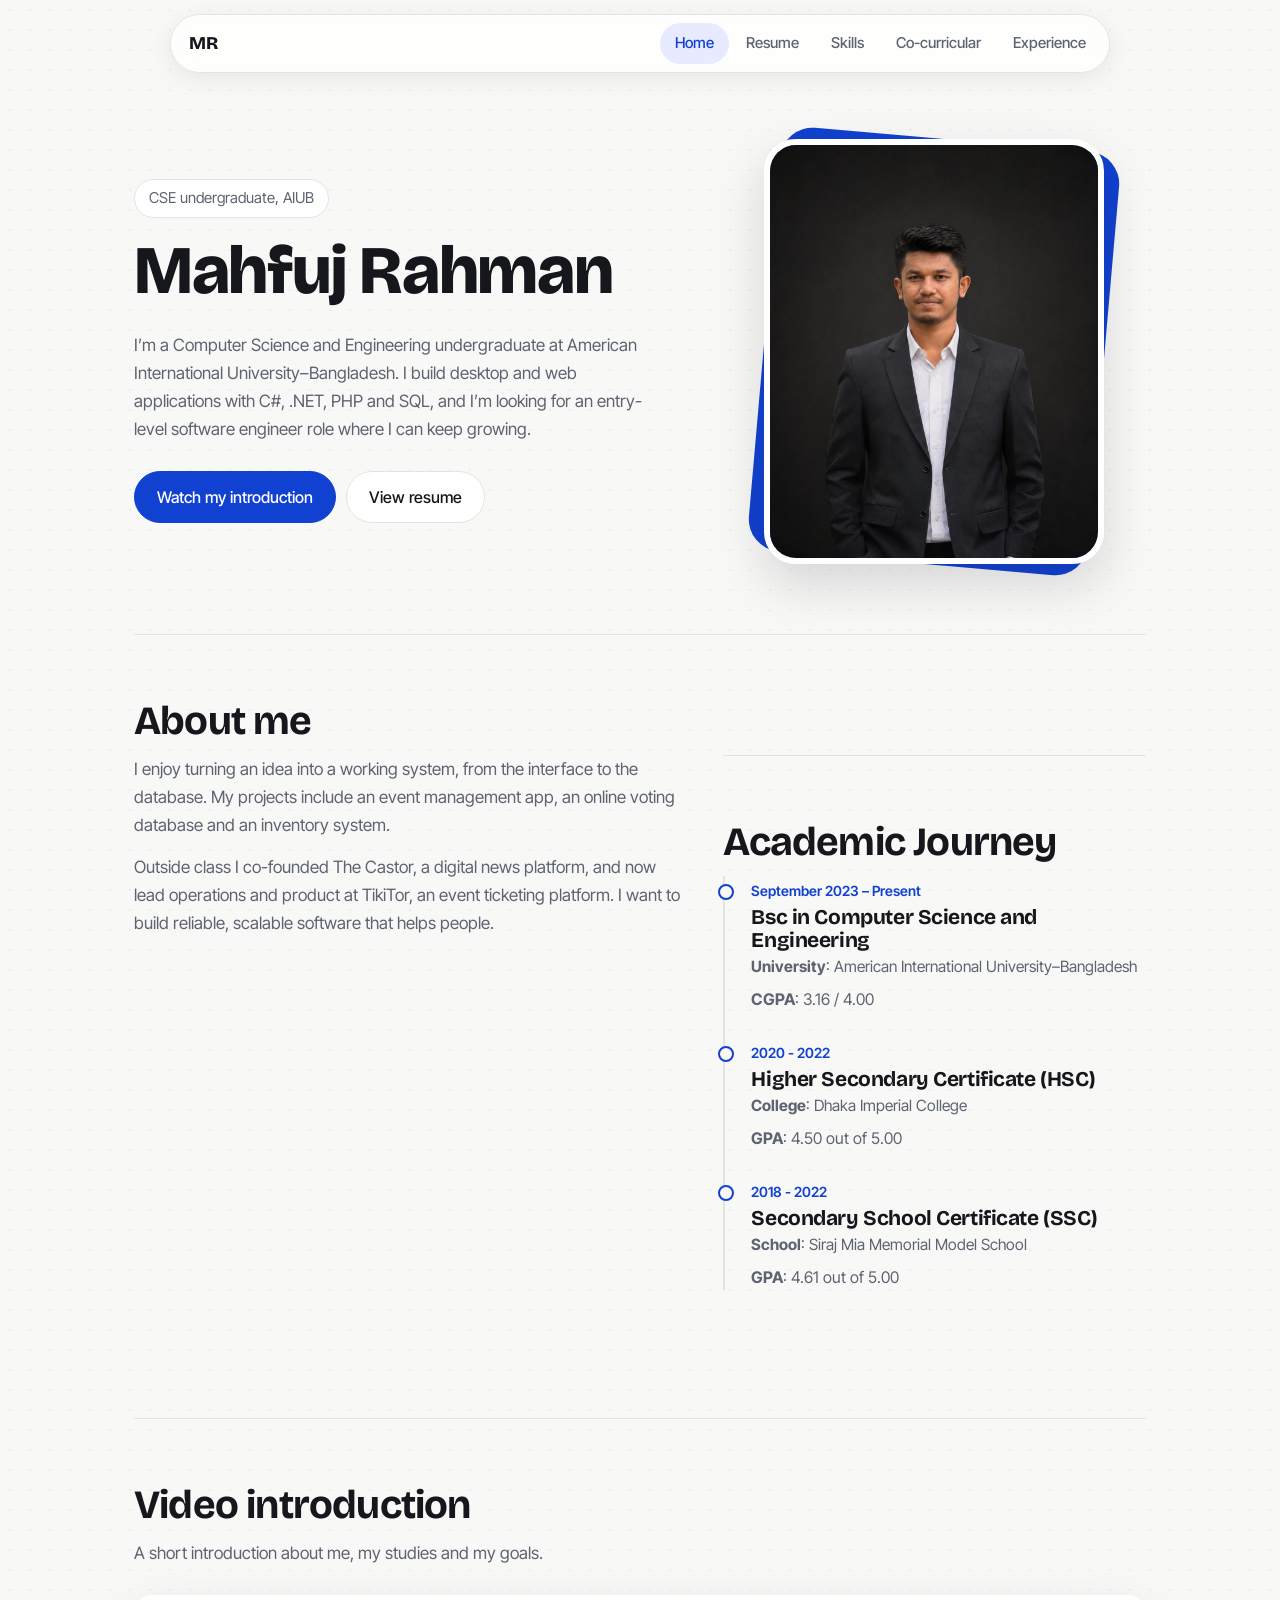
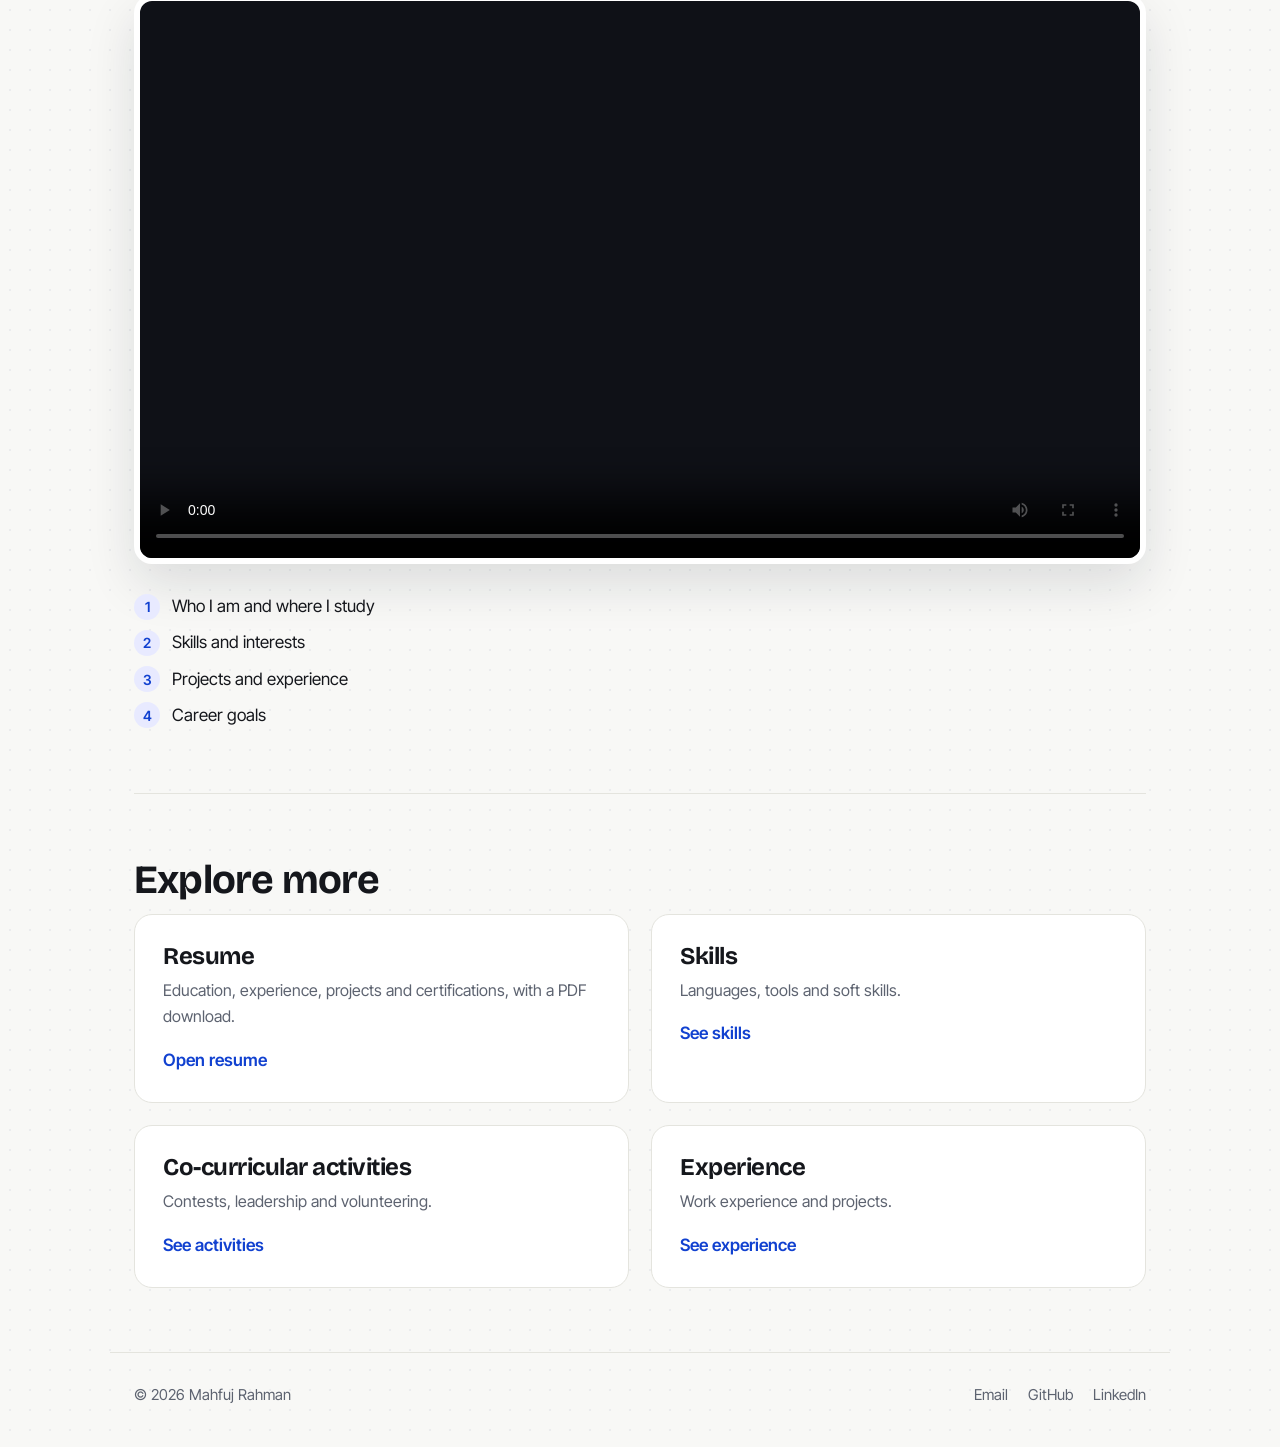
==== commit b536c05c: "added new video" ====
--- a/index.html
+++ b/index.html
@@ -108,7 +108,7 @@
              To use YouTube instead, delete the <video> and use:
              <iframe src="https://www.youtube.com/embed/YOUR_VIDEO_ID" title="Video introduction" allowfullscreen></iframe> -->
         <video controls preload="metadata" poster="images/video-poster.jpg">
-          <source src="{images,video,files}/Mah_Vid_Final.mp4" type="video/mp4" />
+          <source src="{images,video,files}/Portfolio_Intro_1080p.mp4" type="video/mp4" />
           Your browser doesn’t support video playback.
         </video>
       </div>
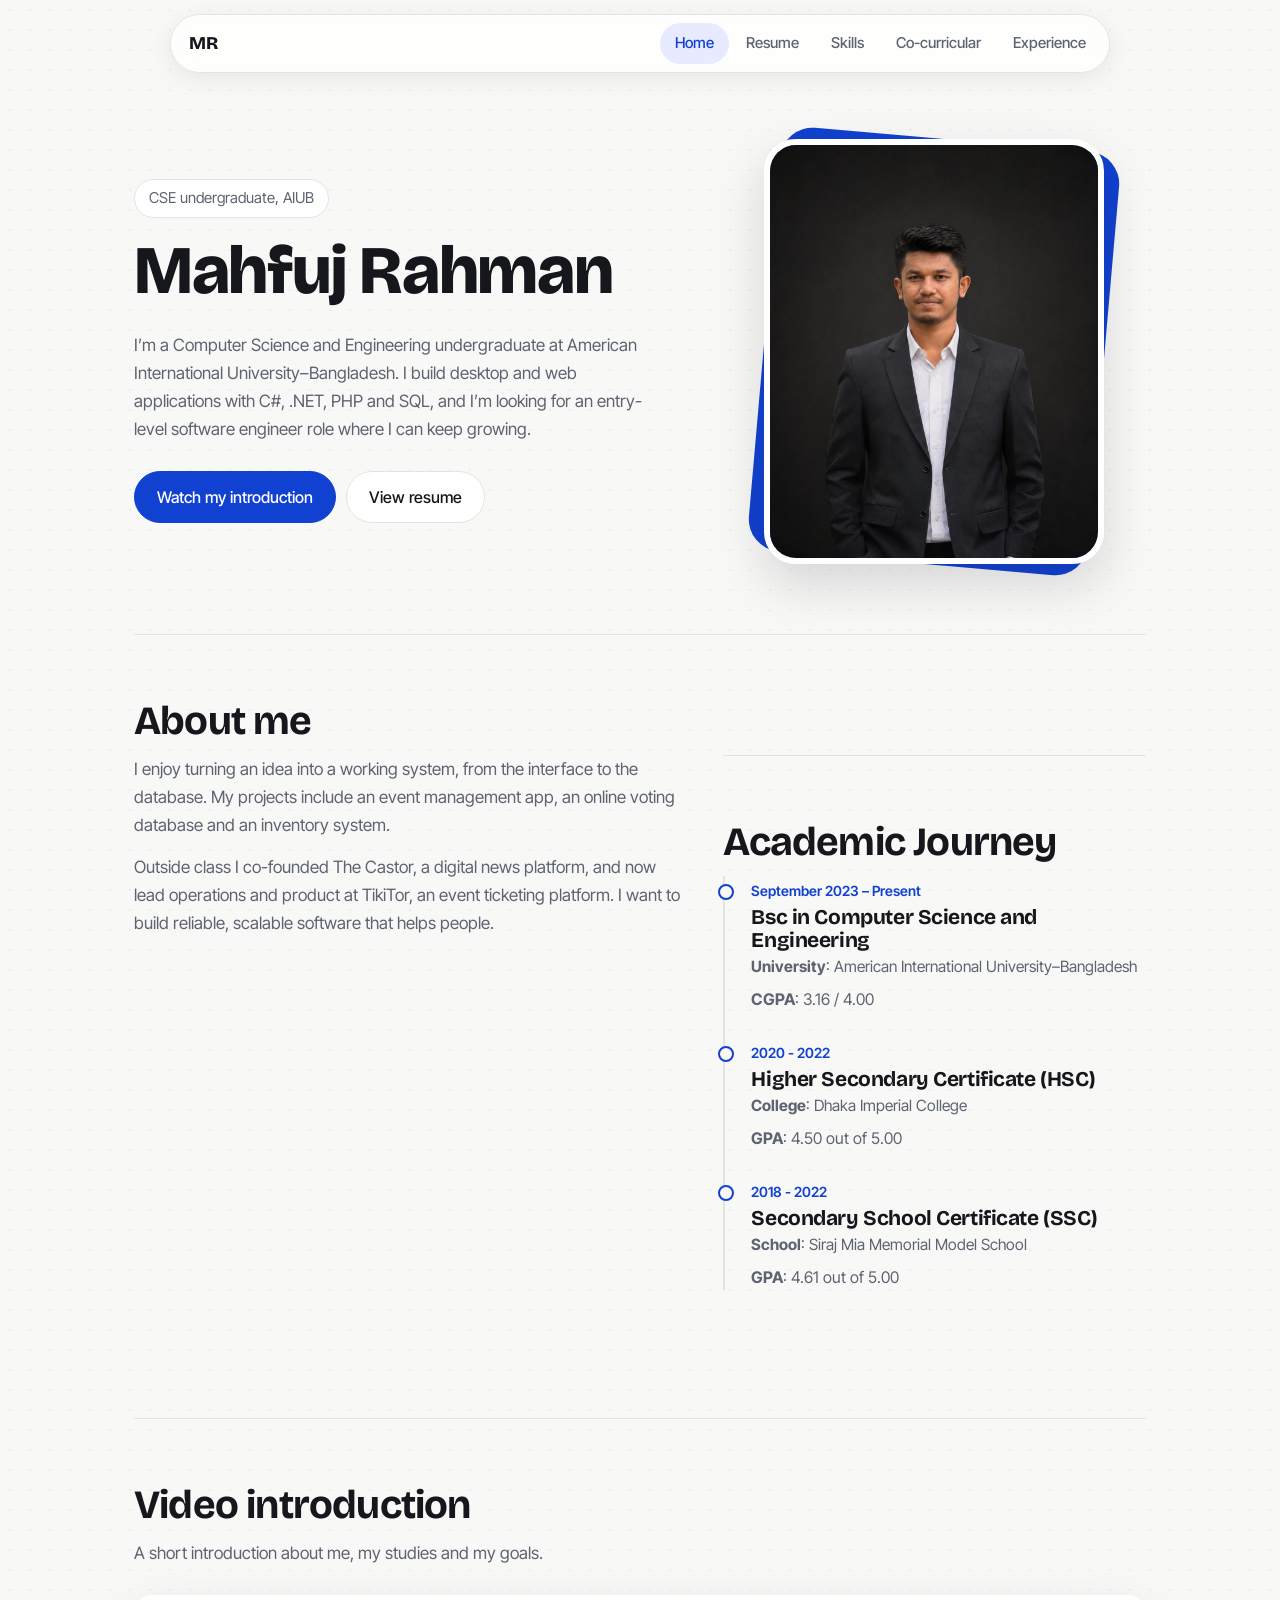
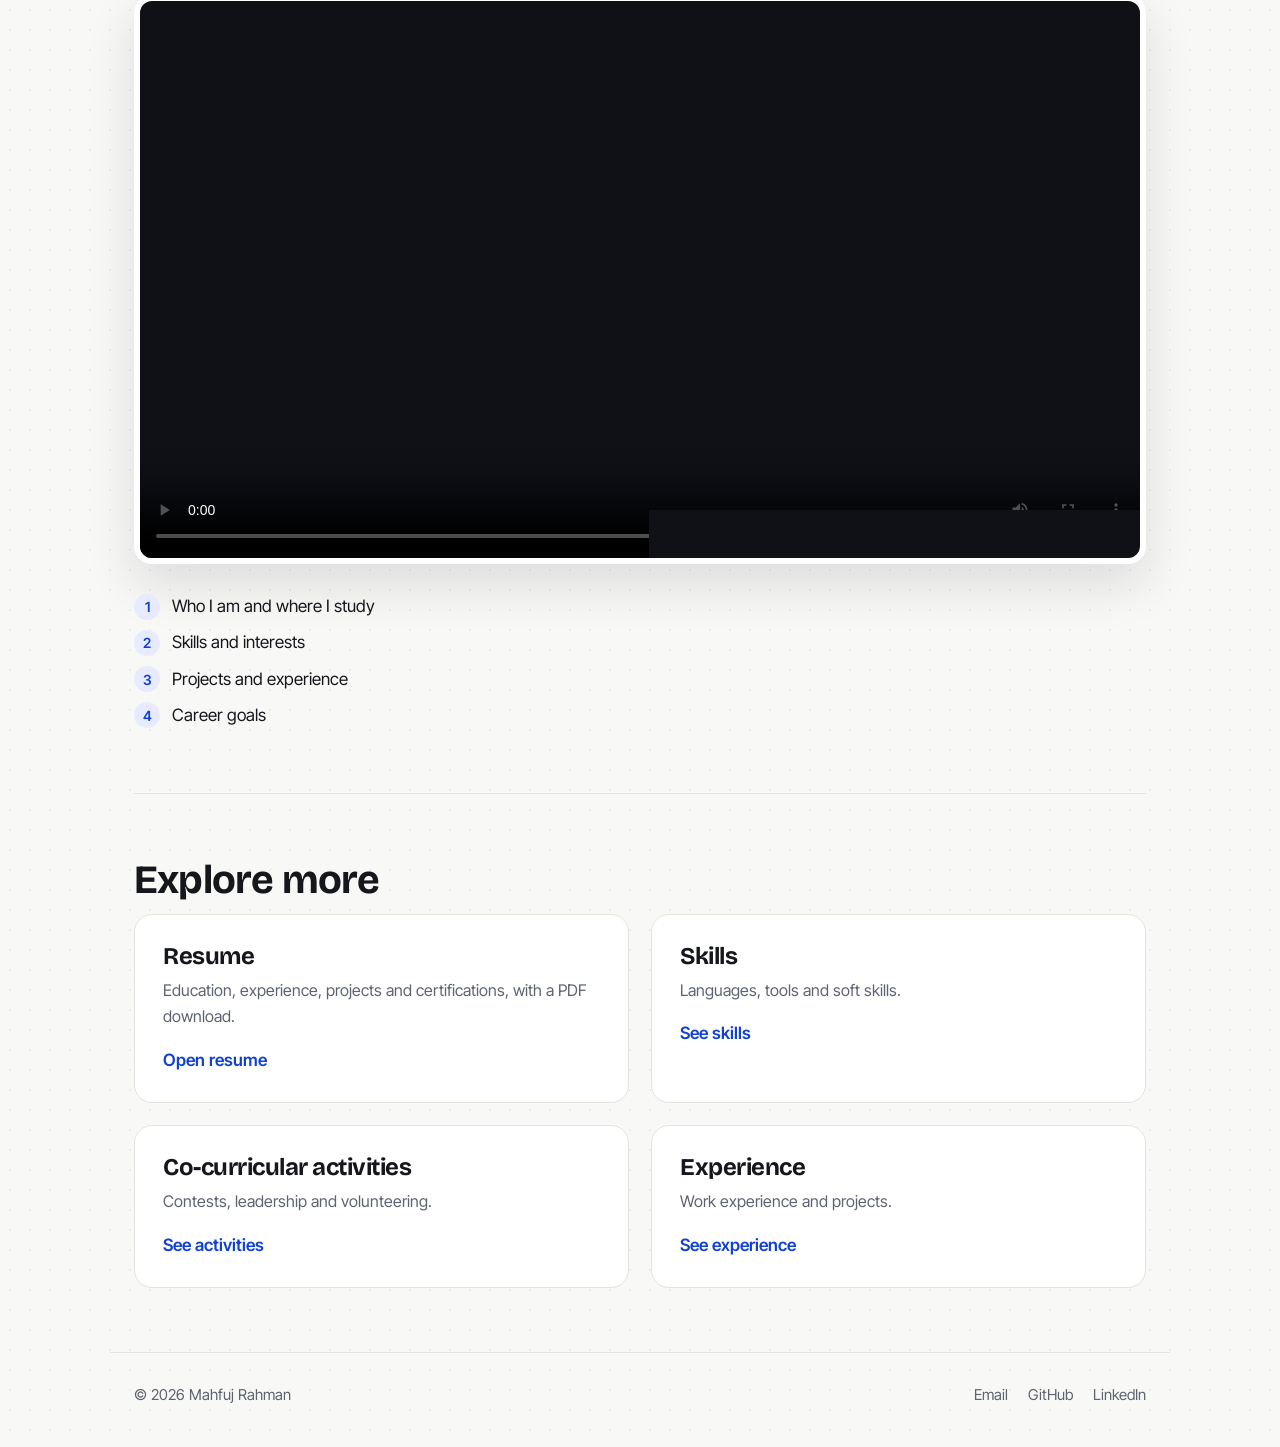
==== commit ca140259: "updated final video" ====
--- a/index.html
+++ b/index.html
@@ -108,7 +108,7 @@
              To use YouTube instead, delete the <video> and use:
              <iframe src="https://www.youtube.com/embed/YOUR_VIDEO_ID" title="Video introduction" allowfullscreen></iframe> -->
         <video controls preload="metadata" poster="images/video-poster.jpg">
-          <source src="{images,video,files}/Portfolio_Intro_1080p.mp4" type="video/mp4" />
+          <source src="{images,video,files}/Updated_Vid.mp4" type="video/mp4" />
           Your browser doesn’t support video playback.
         </video>
       </div>
